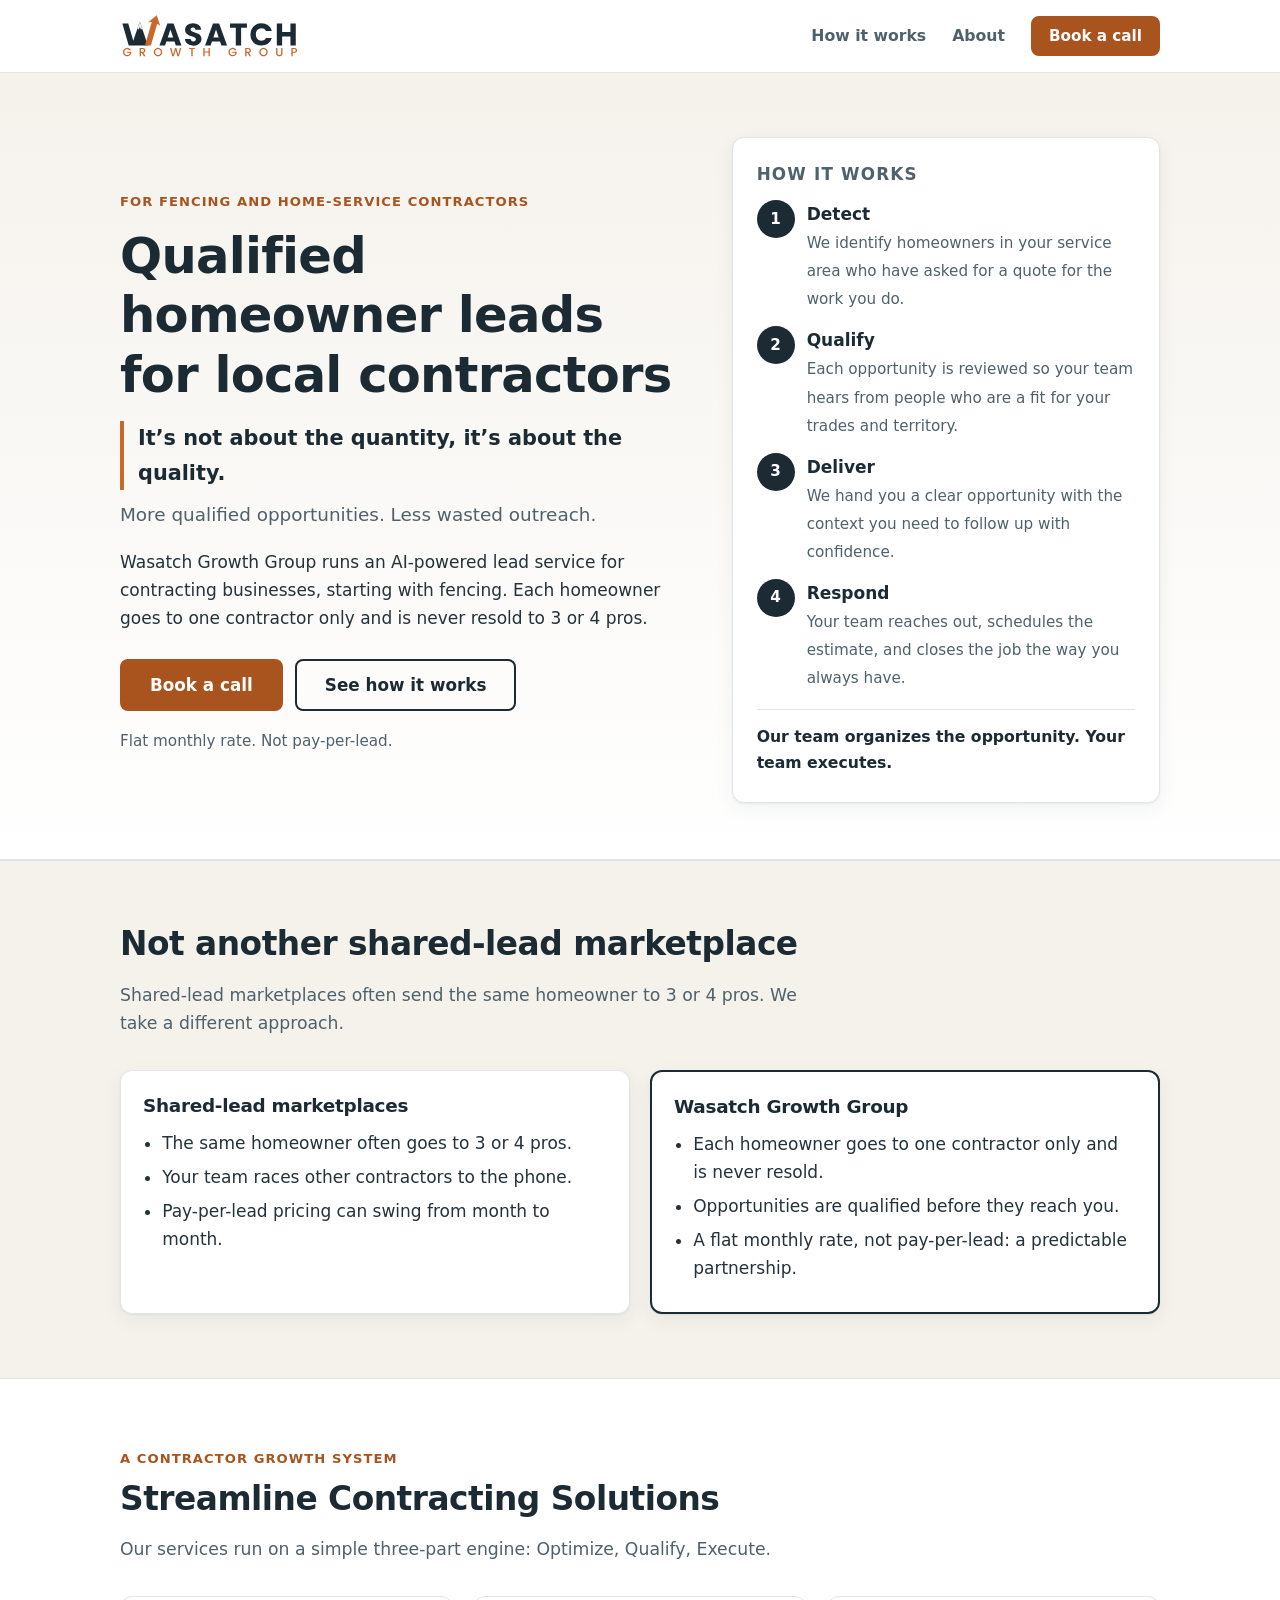
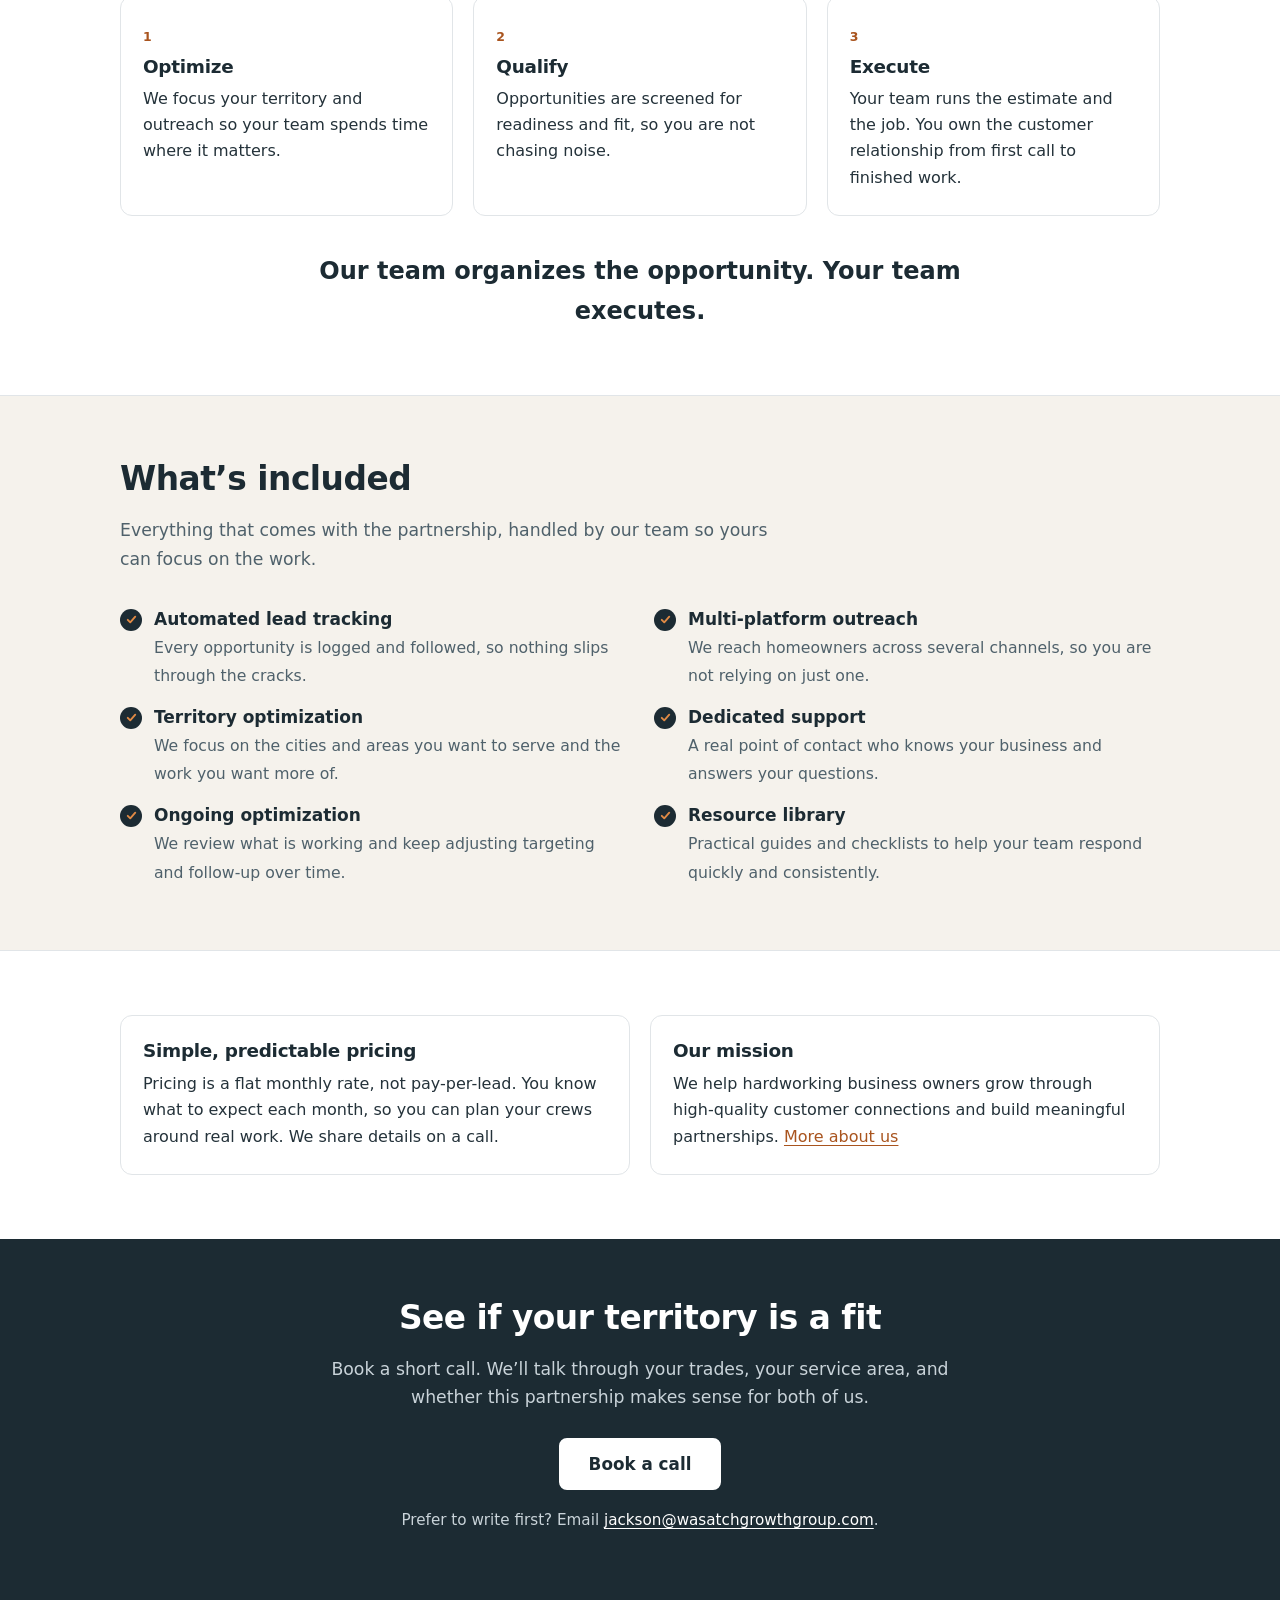
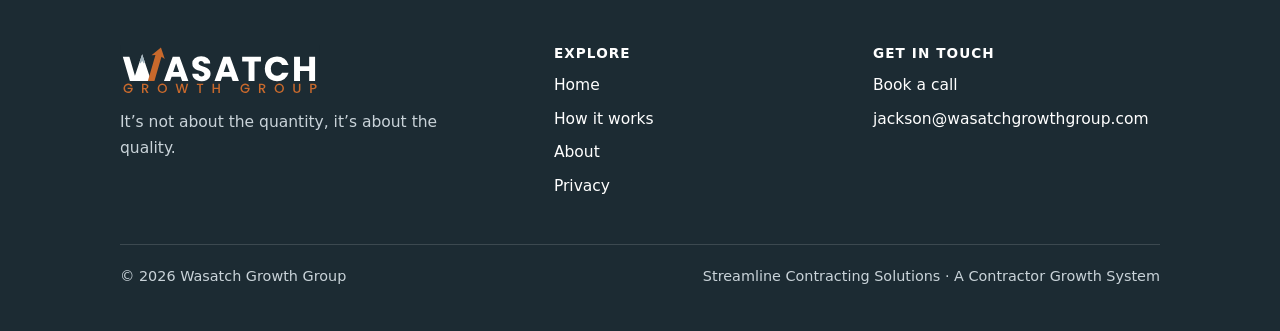
==== index.html @ a2a0f91a "Add Open Graph tags, richer schema, sitemap dates, and a 404 page. - Titles and meta descriptions re" ====
<!doctype html>
<html lang="en">
<head>
<meta charset="utf-8">
<meta name="viewport" content="width=device-width, initial-scale=1">
<title>Wasatch Growth Group | Qualified Leads for Contractors</title>
<meta name="description" content="An AI-powered lead service for fencing and home-service contractors. Each homeowner goes to one contractor only, on a flat monthly rate. Book a call.">
<link rel="canonical" href="https://wasatchgrowthgroup.com/">
<meta property="og:type" content="website">
<meta property="og:site_name" content="Wasatch Growth Group">
<meta property="og:title" content="Wasatch Growth Group | Qualified Leads for Contractors">
<meta property="og:description" content="An AI-powered lead service for fencing and home-service contractors. Each homeowner goes to one contractor only, on a flat monthly rate. Book a call.">
<meta property="og:url" content="https://wasatchgrowthgroup.com/">
<meta property="og:image" content="https://wasatchgrowthgroup.com/assets/og-image.png">
<meta property="og:image:width" content="1200">
<meta property="og:image:height" content="630">
<meta property="og:image:alt" content="Wasatch Growth Group logo with the line: It&#8217;s not about the quantity, it&#8217;s about the quality.">
<meta name="twitter:card" content="summary_large_image">
<script type="application/ld+json">{"@context": "https://schema.org", "@type": "Organization", "@id": "https://wasatchgrowthgroup.com/#organization", "name": "Wasatch Growth Group", "url": "https://wasatchgrowthgroup.com/", "logo": "https://wasatchgrowthgroup.com/assets/icon-512.png", "email": "jackson@wasatchgrowthgroup.com", "slogan": "It’s not about the quantity, it’s about the quality.", "description": "Wasatch Growth Group runs Streamline Contracting Solutions, an AI-powered lead service that helps home-service contractors grow through high-quality customer connections."}</script>
<meta name="theme-color" content="#1c2b33">
<link rel="icon" href="/favicon.ico" sizes="any">
<link rel="icon" href="/favicon.svg" type="image/svg+xml">
<link rel="apple-touch-icon" href="/apple-touch-icon.png">
<link rel="stylesheet" href="/styles.css">
</head>
<body>
<header class="site-header">
  <div class="wrap inner">
    <a class="brand" href="/" aria-current="page"><img src="/assets/logo.svg" alt="Wasatch Growth Group" width="180" height="46"></a>
    <nav class="nav" aria-label="Primary">
      <a href="/how-it-works/">How it works</a>
      <a href="/about/">About</a>
      <a class="btn btn-sm" href="mailto:jackson@wasatchgrowthgroup.com?subject=Book%20a%20call&body=Hello%2C%0A%0AI%27d%20like%20to%20book%20a%20call%20with%20Wasatch%20Growth%20Group.%0A%0ACompany%20name%3A%0ATrade%28s%29%3A%0ACities%20or%20counties%20we%20serve%3A%0ABest%20days%20and%20times%20to%20talk%3A%0APhone%20%28optional%29%3A%0A">Book a call</a>
    </nav>
  </div>
</header>

<main>
  <section class="hero">
    <div class="wrap hero-grid">
      <div>
        <p class="eyebrow">For fencing and home-service contractors</p>
        <h1>Qualified homeowner leads for local contractors</h1>
        <p class="tagline">It&#8217;s not about the quantity, it&#8217;s about the quality.</p>
        <p class="subtitle">More qualified opportunities. Less wasted outreach.</p>
        <p class="hero-intro">Wasatch Growth Group runs an AI-powered lead service for contracting businesses, starting with fencing. Each homeowner goes to one contractor only and is never resold to 3 or 4 pros.</p>
        <div class="hero-actions">
          <a class="btn btn-lg" href="mailto:jackson@wasatchgrowthgroup.com?subject=Book%20a%20call&body=Hello%2C%0A%0AI%27d%20like%20to%20book%20a%20call%20with%20Wasatch%20Growth%20Group.%0A%0ACompany%20name%3A%0ATrade%28s%29%3A%0ACities%20or%20counties%20we%20serve%3A%0ABest%20days%20and%20times%20to%20talk%3A%0APhone%20%28optional%29%3A%0A">Book a call</a>
          <a class="btn btn-outline btn-lg" href="/how-it-works/">See how it works</a>
        </div>
        <p class="hero-note">Flat monthly rate. Not pay-per-lead.</p>
      </div>
      <aside class="hero-card" aria-labelledby="flow-title">
        <h2 id="flow-title">How it works</h2>
        <ol class="flow">
          <li><span class="n" aria-hidden="true">1</span><div><strong>Detect</strong><span>We identify homeowners in your service area who have asked for a quote for the work you do.</span></div></li>
          <li><span class="n" aria-hidden="true">2</span><div><strong>Qualify</strong><span>Each opportunity is reviewed so your team hears from people who are a fit for your trades and territory.</span></div></li>
          <li><span class="n" aria-hidden="true">3</span><div><strong>Deliver</strong><span>We hand you a clear opportunity with the context you need to follow up with confidence.</span></div></li>
          <li><span class="n" aria-hidden="true">4</span><div><strong>Respond</strong><span>Your team reaches out, schedules the estimate, and closes the job the way you always have.</span></div></li>
        </ol>
        <p class="card-foot">Our team organizes the opportunity. Your team executes.</p>
      </aside>
    </div>
  </section>

  <section class="section alt">
    <div class="wrap">
      <div class="section-head">
        <h2>Not another shared-lead marketplace</h2>
        <p>Shared-lead marketplaces often send the same homeowner to 3 or 4 pros. We take a different approach.</p>
      </div>
      <div class="compare">
        <article class="card">
          <h3>Shared-lead marketplaces</h3>
          <ul>
            <li>The same homeowner often goes to 3 or 4 pros.</li>
            <li>Your team races other contractors to the phone.</li>
            <li>Pay-per-lead pricing can swing from month to month.</li>
          </ul>
        </article>
        <article class="card us">
          <h3>Wasatch Growth Group</h3>
          <ul>
            <li>Each homeowner goes to one contractor only and is never resold.</li>
            <li>Opportunities are qualified before they reach you.</li>
            <li>A flat monthly rate, not pay-per-lead: a predictable partnership.</li>
          </ul>
        </article>
      </div>
    </div>
  </section>

  <section class="section">
    <div class="wrap">
      <div class="section-head">
        <p class="eyebrow">A Contractor Growth System</p>
        <h2>Streamline Contracting Solutions</h2>
        <p>Our services run on a simple three-part engine: Optimize, Qualify, Execute.</p>
      </div>
      <div class="grid-3">
        <article class="card">
          <span class="label">1</span>
          <h3>Optimize</h3>
          <p>We focus your territory and outreach so your team spends time where it matters.</p>
        </article>
        <article class="card">
          <span class="label">2</span>
          <h3>Qualify</h3>
          <p>Opportunities are screened for readiness and fit, so you are not chasing noise.</p>
        </article>
        <article class="card">
          <span class="label">3</span>
          <h3>Execute</h3>
          <p>Your team runs the estimate and the job. You own the customer relationship from first call to finished work.</p>
        </article>
      </div>
      <p class="callout-line">Our team organizes the opportunity. Your team executes.</p>
    </div>
  </section>

  <section class="section alt">
    <div class="wrap">
      <div class="section-head">
        <h2>What&#8217;s included</h2>
        <p>Everything that comes with the partnership, handled by our team so yours can focus on the work.</p>
      </div>
      <ul class="list-check">
        <li><strong>Automated lead tracking</strong> <span>Every opportunity is logged and followed, so nothing slips through the cracks.</span></li>
        <li><strong>Multi-platform outreach</strong> <span>We reach homeowners across several channels, so you are not relying on just one.</span></li>
        <li><strong>Territory optimization</strong> <span>We focus on the cities and areas you want to serve and the work you want more of.</span></li>
        <li><strong>Dedicated support</strong> <span>A real point of contact who knows your business and answers your questions.</span></li>
        <li><strong>Ongoing optimization</strong> <span>We review what is working and keep adjusting targeting and follow-up over time.</span></li>
        <li><strong>Resource library</strong> <span>Practical guides and checklists to help your team respond quickly and consistently.</span></li>
      </ul>
    </div>
  </section>

  <section class="section">
    <div class="wrap grid-2">
      <article class="card">
        <h2 class="h3">Simple, predictable pricing</h2>
        <p>Pricing is a flat monthly rate, not pay-per-lead. You know what to expect each month, so you can plan your crews around real work. We share details on a call.</p>
      </article>
      <article class="card">
        <h2 class="h3">Our mission</h2>
        <p>We help hardworking business owners grow through high-quality customer connections and build meaningful partnerships. <a href="/about/">More about us</a></p>
      </article>
    </div>
  </section>

  <section class="cta-band">
    <div class="wrap">
      <h2>See if your territory is a fit</h2>
      <p>Book a short call. We&#8217;ll talk through your trades, your service area, and whether this partnership makes sense for both of us.</p>
      <a class="btn btn-light btn-lg" href="mailto:jackson@wasatchgrowthgroup.com?subject=Book%20a%20call&body=Hello%2C%0A%0AI%27d%20like%20to%20book%20a%20call%20with%20Wasatch%20Growth%20Group.%0A%0ACompany%20name%3A%0ATrade%28s%29%3A%0ACities%20or%20counties%20we%20serve%3A%0ABest%20days%20and%20times%20to%20talk%3A%0APhone%20%28optional%29%3A%0A">Book a call</a>
      <p class="small">Prefer to write first? Email <a href="mailto:jackson@wasatchgrowthgroup.com">jackson@wasatchgrowthgroup.com</a>.</p>
    </div>
  </section>
</main>
<div class="mobile-cta"><a class="btn" href="mailto:jackson@wasatchgrowthgroup.com?subject=Book%20a%20call&body=Hello%2C%0A%0AI%27d%20like%20to%20book%20a%20call%20with%20Wasatch%20Growth%20Group.%0A%0ACompany%20name%3A%0ATrade%28s%29%3A%0ACities%20or%20counties%20we%20serve%3A%0ABest%20days%20and%20times%20to%20talk%3A%0APhone%20%28optional%29%3A%0A">Book a call</a></div>
<footer class="site-footer">
  <div class="wrap">
    <div class="footer-grid">
      <div class="footer-brand">
        <img src="/assets/logo-on-dark.svg" alt="Wasatch Growth Group" width="200" height="51" loading="lazy">
        <p>It&#8217;s not about the quantity, it&#8217;s about the quality.</p>
      </div>
      <nav aria-label="Footer">
        <h2>Explore</h2>
        <ul>
          <li><a href="/">Home</a></li>
          <li><a href="/how-it-works/">How it works</a></li>
          <li><a href="/about/">About</a></li>
          <li><a href="/privacy/">Privacy</a></li>
        </ul>
      </nav>
      <div>
        <h2>Get in touch</h2>
        <ul>
          <li><a href="/book-a-call/">Book a call</a></li>
          <li><a href="mailto:jackson@wasatchgrowthgroup.com">jackson@wasatchgrowthgroup.com</a></li>
        </ul>
      </div>
    </div>
    <div class="footer-bottom">
      <p>&copy; 2026 Wasatch Growth Group</p>
      <p>Streamline Contracting Solutions &middot; A Contractor Growth System</p>
    </div>
  </div>
</footer>
</body>
</html>
---- styles.css ----
/* Wasatch Growth Group — site styles. Colors come from the logo. */
:root {
  --ink: #1c2b33;          /* logo navy: headings, dark sections */
  --ink-2: #2a3d47;
  --text: #24323a;
  --muted: #4f616b;        /* 5.8:1 on --sand, 6.4:1 on white */
  --copper: #c8692c;       /* logo copper: decorative only */
  --copper-dk: #a9541e;    /* buttons and links: 5.3:1 with white */
  --copper-dkr: #8f4517;
  --copper-lt: #e08a45;    /* accents on navy: 5.5:1 */
  --snow: #e9eef1;
  --sand: #f5f2ec;
  --paper: #ffffff;
  --line: #e1e5e8;
  --on-dark: #c9d3d9;
  --radius: 12px;
  --max: 1080px;
  --shadow: 0 1px 2px rgba(28, 43, 51, .06), 0 6px 20px rgba(28, 43, 51, .06);
}
*, *::before, *::after { box-sizing: border-box; }
html { -webkit-text-size-adjust: 100%; }
body {
  margin: 0;
  font-family: system-ui, -apple-system, "Segoe UI", Roboto, Helvetica, Arial, sans-serif;
  font-size: 1.0625rem;
  line-height: 1.65;
  color: var(--text);
  background: var(--paper);
}
img, svg { max-width: 100%; height: auto; display: block; }
a { color: var(--copper-dk); text-underline-offset: .18em; }
a:hover { color: var(--copper-dkr); }
h1, h2, h3 { color: var(--ink); line-height: 1.2; letter-spacing: -.015em; margin: 0 0 .5em; }
h1 { font-size: clamp(2rem, 4.6vw, 3.1rem); font-weight: 800; }
h2 { font-size: clamp(1.5rem, 3vw, 2.05rem); font-weight: 750; }
h3, .h3 { font-size: 1.15rem; font-weight: 700; }
p { margin: 0 0 1em; }
.wrap { width: 100%; max-width: var(--max); margin: 0 auto; padding: 0 20px; }

/* ---------- Buttons ---------- */
.btn {
  display: inline-flex; align-items: center; justify-content: center; gap: .5em;
  min-height: 46px; padding: 11px 22px;
  background: var(--copper-dk); color: #fff !important;
  border: 2px solid var(--copper-dk); border-radius: 8px;
  font-weight: 700; font-size: 1rem; line-height: 1.2; text-decoration: none;
  transition: background-color .15s, border-color .15s;
}
.btn:hover { background: var(--copper-dkr); border-color: var(--copper-dkr); }
.btn-outline { background: transparent; color: var(--ink) !important; border-color: var(--ink); }
.btn-outline:hover { background: var(--ink); color: #fff !important; border-color: var(--ink); }
.btn-light { background: #fff; color: var(--ink) !important; border-color: #fff; }
.btn-light:hover { background: var(--snow); border-color: var(--snow); }
.btn-sm { min-height: 40px; padding: 8px 16px; font-size: .95rem; }
.btn-lg { min-height: 52px; padding: 14px 28px; font-size: 1.05rem; }

/* ---------- Header ---------- */
.site-header { background: var(--paper); border-bottom: 1px solid var(--line); position: sticky; top: 0; z-index: 20; }
.site-header .inner { display: flex; align-items: center; justify-content: space-between; gap: 16px; min-height: 72px; }
.brand { display: inline-flex; align-items: center; flex-shrink: 0; }
.brand img { width: 180px; height: 46px; }
.nav { display: flex; align-items: center; gap: 4px 26px; }
.nav a:not(.btn) { color: var(--muted); text-decoration: none; font-weight: 600; font-size: .98rem; padding: 6px 0; }
.nav a:not(.btn):hover, .nav a[aria-current="page"]:not(.btn) { color: var(--ink); }
.nav a[aria-current="page"]:not(.btn) { box-shadow: inset 0 -2px 0 var(--copper); }

/* Mobile call bar (shown on small screens only) */
.mobile-cta { display: none; }

/* ---------- Hero ---------- */
.hero { background: linear-gradient(180deg, var(--sand) 0%, #fff 100%); padding: 64px 0 56px; border-bottom: 1px solid var(--line); }
.hero-grid { display: grid; grid-template-columns: 1.25fr .95fr; gap: 48px; align-items: center; }
.eyebrow { display: inline-block; font-size: .82rem; font-weight: 700; letter-spacing: .08em; text-transform: uppercase; color: var(--copper-dk); margin: 0 0 14px; }
.hero h1 { margin-bottom: 16px; }
.tagline { font-size: clamp(1.1rem, 2vw, 1.3rem); font-weight: 650; color: var(--ink); margin: 0 0 10px; padding-left: 14px; border-left: 4px solid var(--copper); }
.subtitle { font-size: 1.15rem; color: var(--muted); margin: 0 0 18px; }
.hero-intro { max-width: 56ch; margin-bottom: 26px; }
.hero-actions { display: flex; flex-wrap: wrap; gap: 12px; margin-bottom: 18px; }
.hero-note { font-size: .95rem; color: var(--muted); margin: 0; }
.hero-card { background: var(--paper); border: 1px solid var(--line); border-radius: var(--radius); box-shadow: var(--shadow); padding: 26px 24px; }
.hero-card h2 { font-size: 1.05rem; text-transform: uppercase; letter-spacing: .07em; color: var(--muted); margin-bottom: 16px; }
.flow { list-style: none; margin: 0; padding: 0; display: grid; gap: 14px; }
.flow li { display: grid; grid-template-columns: 38px 1fr; gap: 12px; align-items: start; }
.flow .n { width: 38px; height: 38px; border-radius: 50%; background: var(--ink); color: #fff; font-weight: 800; display: flex; align-items: center; justify-content: center; }
.flow strong { display: block; color: var(--ink); }
.flow span { font-size: .95rem; color: var(--muted); }
.hero-card .card-foot { margin: 18px 0 0; padding-top: 14px; border-top: 1px solid var(--line); font-weight: 650; color: var(--ink); font-size: .98rem; }

/* Inner page hero */
.page-hero { background: var(--sand); padding: 52px 0 40px; border-bottom: 1px solid var(--line); }
.page-hero h1 { font-size: clamp(1.9rem, 4vw, 2.6rem); margin-bottom: 12px; }
.page-hero p { color: var(--muted); max-width: 62ch; font-size: 1.1rem; margin: 0; }
.page-hero .eyebrow { margin-bottom: 10px; color: var(--copper-dk); font-size: .82rem; }
.two-col > div > h2:first-child { margin-top: 0; }

/* ---------- Sections ---------- */
.section { padding: 64px 0; }
.section.alt { background: var(--sand); border-top: 1px solid var(--line); border-bottom: 1px solid var(--line); }
.section-head { max-width: 64ch; margin-bottom: 32px; }
.section-head .eyebrow { color: var(--copper-dk); font-size: .82rem; margin-bottom: 10px; }
.section-head p:not(.eyebrow), .lede { color: var(--muted); font-size: 1.08rem; max-width: 62ch; }
.lede { margin-bottom: 28px; }
.grid-2, .grid-3 { display: grid; gap: 20px; }
.grid-2 { grid-template-columns: repeat(2, 1fr); }
.grid-3 { grid-template-columns: repeat(3, 1fr); }
.card { background: var(--paper); border: 1px solid var(--line); border-radius: var(--radius); padding: 24px 22px; }
.section.alt .card { box-shadow: var(--shadow); }
.card h3 { margin-bottom: 8px; }
.card p { margin: 0; color: var(--text); font-size: 1rem; }
.card .label { display: inline-block; font-size: .78rem; font-weight: 800; letter-spacing: .08em; text-transform: uppercase; color: var(--copper-dk); margin-bottom: 8px; }

/* Compare table */
.compare { display: grid; grid-template-columns: 1fr 1fr; gap: 20px; }
.compare .card ul { margin: 12px 0 0; padding-left: 1.2rem; }
.compare .card li { margin-bottom: 6px; }
.compare .card.us { border: 2px solid var(--ink); }

/* Steps (How it works) */
.steps { display: grid; gap: 16px; list-style: none; margin: 0; padding: 0; }
.step { display: grid; grid-template-columns: 52px 1fr; gap: 18px; align-items: start; background: var(--paper); border: 1px solid var(--line); border-radius: var(--radius); padding: 22px; }
.step .num { width: 52px; height: 52px; border-radius: 50%; background: var(--ink); color: #fff; display: flex; align-items: center; justify-content: center; font-weight: 800; font-size: 1.2rem; }
.step h3 { margin-bottom: 4px; }
.step p { margin: 0; }
.step .who { display: inline-block; font-size: .78rem; font-weight: 800; letter-spacing: .07em; text-transform: uppercase; color: var(--copper-dk); margin-bottom: 4px; }

/* Checklist */
.list-check { list-style: none; padding: 0; margin: 0; display: grid; grid-template-columns: repeat(2, 1fr); gap: 14px 28px; }
.list-check li { position: relative; padding-left: 34px; }
.list-check li::before {
  content: ""; position: absolute; left: 0; top: .2em; width: 22px; height: 22px; border-radius: 50%;
  background: var(--ink) url("data:image/svg+xml,%3Csvg xmlns='http://www.w3.org/2000/svg' viewBox='0 0 24 24'%3E%3Cpath d='M6 12.5l4 4 8-9' fill='none' stroke='%23e08a45' stroke-width='3' stroke-linecap='round' stroke-linejoin='round'/%3E%3C/svg%3E") center/15px no-repeat;
}
.list-check strong { display: block; color: var(--ink); }
.list-check span { color: var(--muted); font-size: .98rem; }
.list-check.simple { grid-template-columns: 1fr; }

.note { background: var(--snow); border-left: 4px solid var(--copper); padding: 16px 20px; border-radius: 0 10px 10px 0; margin: 24px 0 0; color: var(--ink); }
.callout-line { font-size: clamp(1.2rem, 2.4vw, 1.5rem); font-weight: 750; color: var(--ink); text-align: center; margin: 36px auto 0; max-width: 40ch; }

/* FAQ */
.faq { max-width: 760px; }
.faq details { border-bottom: 1px solid var(--line); padding: 4px 0; }
.faq summary { cursor: pointer; list-style: none; font-weight: 700; color: var(--ink); padding: 14px 32px 14px 0; position: relative; font-size: 1.05rem; }
.faq summary::-webkit-details-marker { display: none; }
.faq summary::after { content: "+"; position: absolute; right: 4px; top: 10px; font-size: 1.5rem; color: var(--copper-dk); font-weight: 600; }
.faq details[open] summary::after { content: "\2212"; }
.faq details p { margin: 0 0 16px; color: var(--text); }

/* CTA band */
.cta-band { background: var(--ink); color: var(--on-dark); padding: 60px 0; text-align: center; }
.cta-band h2 { color: #fff; }
.cta-band p { max-width: 58ch; margin: 0 auto 26px; font-size: 1.08rem; }
.cta-band .small { font-size: .95rem; margin: 18px auto 0; }
.cta-band .small a { color: #fff; }

/* Prose pages */
.prose { padding: 48px 20px 64px; }
.prose p, .prose ul, .prose ol { max-width: 68ch; }
.prose h2 { font-size: 1.4rem; margin: 36px 0 10px; }
.prose ul, .prose ol { padding-left: 1.25rem; }
.prose li { margin-bottom: 8px; }
.two-col { display: grid; grid-template-columns: 1.4fr 1fr; gap: 40px; align-items: start; }
.mailto-box { background: var(--paper); border: 1px solid var(--line); border-radius: var(--radius); box-shadow: var(--shadow); padding: 26px 24px; }
.mailto-box h2 { font-size: 1.2rem; margin: 0 0 8px; }
.mailto-box p { color: var(--muted); }
.mailto-box .email { font-weight: 700; color: var(--ink); word-break: break-all; }
.steps-mini { counter-reset: s; list-style: none; padding: 0; margin: 0; }
.steps-mini li { counter-increment: s; position: relative; padding-left: 40px; margin-bottom: 14px; }
.steps-mini li::before { content: counter(s); position: absolute; left: 0; top: 0; width: 28px; height: 28px; border-radius: 50%; background: var(--snow); color: var(--ink); font-weight: 800; display: flex; align-items: center; justify-content: center; font-size: .9rem; }

/* ---------- Footer ---------- */
.site-footer { background: var(--ink); color: var(--on-dark); padding: 52px 0 28px; font-size: .97rem; }
.site-footer a { color: #fff; text-decoration: none; }
.site-footer a:hover { color: var(--copper-lt); text-decoration: underline; }
.footer-grid { display: grid; grid-template-columns: 1.4fr 1fr 1fr; gap: 32px; }
.footer-brand img { width: 200px; height: 51px; margin-bottom: 14px; }
.footer-brand p { margin: 0; max-width: 34ch; }
.site-footer h2 { color: #fff; font-size: .85rem; text-transform: uppercase; letter-spacing: .08em; margin: 0 0 12px; }
.site-footer ul { list-style: none; margin: 0; padding: 0; }
.site-footer li { margin-bottom: 8px; }
.footer-bottom { border-top: 1px solid rgba(255,255,255,.14); margin-top: 36px; padding-top: 20px; display: flex; flex-wrap: wrap; justify-content: space-between; gap: 8px 20px; font-size: .9rem; }

/* ---------- Responsive ---------- */
@media (max-width: 900px) {
  .hero-grid, .two-col { grid-template-columns: 1fr; gap: 32px; }
  .grid-3 { grid-template-columns: 1fr; }
  .footer-grid { grid-template-columns: 1fr 1fr; }
  .footer-brand { grid-column: 1 / -1; }
}
@media (max-width: 720px) {
  body { font-size: 1rem; }
  .site-footer { padding-bottom: calc(28px + 76px + env(safe-area-inset-bottom)); }
  .site-header { position: static; }
  .site-header .inner { flex-wrap: wrap; min-height: 0; padding: 12px 20px 10px; gap: 8px 12px; }
  .brand img { width: 156px; height: 40px; }
  .nav { width: 100%; gap: 4px 22px; }
  .nav .btn { display: none; }
  .nav a:not(.btn) { font-size: .95rem; }
  .mobile-cta {
    display: flex; gap: 10px; position: fixed; left: 0; right: 0; bottom: 0; z-index: 30;
    padding: 10px 16px calc(10px + env(safe-area-inset-bottom)); background: rgba(255,255,255,.97);
    border-top: 1px solid var(--line); box-shadow: 0 -4px 16px rgba(28,43,51,.08);
  }
  .mobile-cta .btn { flex: 1; }
  .hero { padding: 36px 0 40px; }
  .section { padding: 48px 0; }
  .grid-2, .compare, .list-check { grid-template-columns: 1fr; }
  .step { grid-template-columns: 42px 1fr; gap: 14px; padding: 18px; }
  .step .num { width: 42px; height: 42px; font-size: 1.05rem; }
  .hero-actions .btn { flex: 1 1 100%; }
  .footer-grid { grid-template-columns: 1fr; }
}
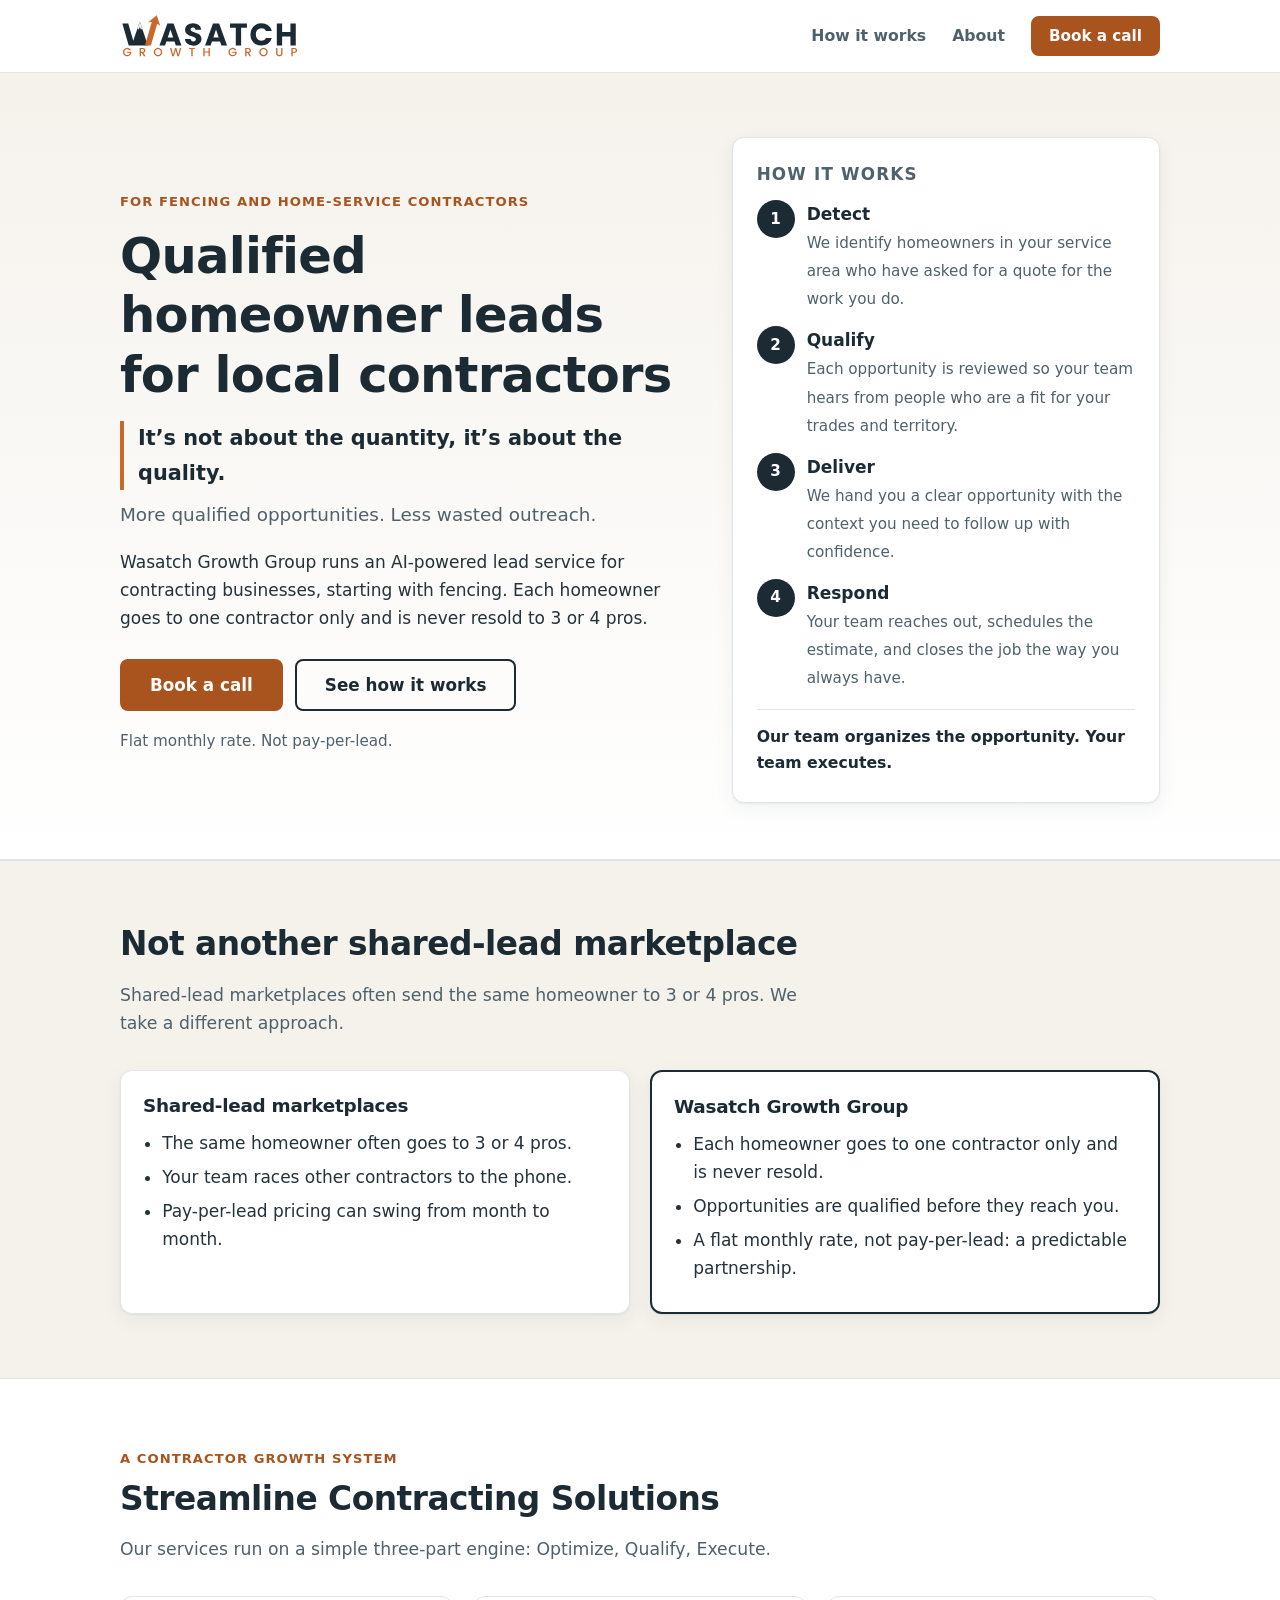
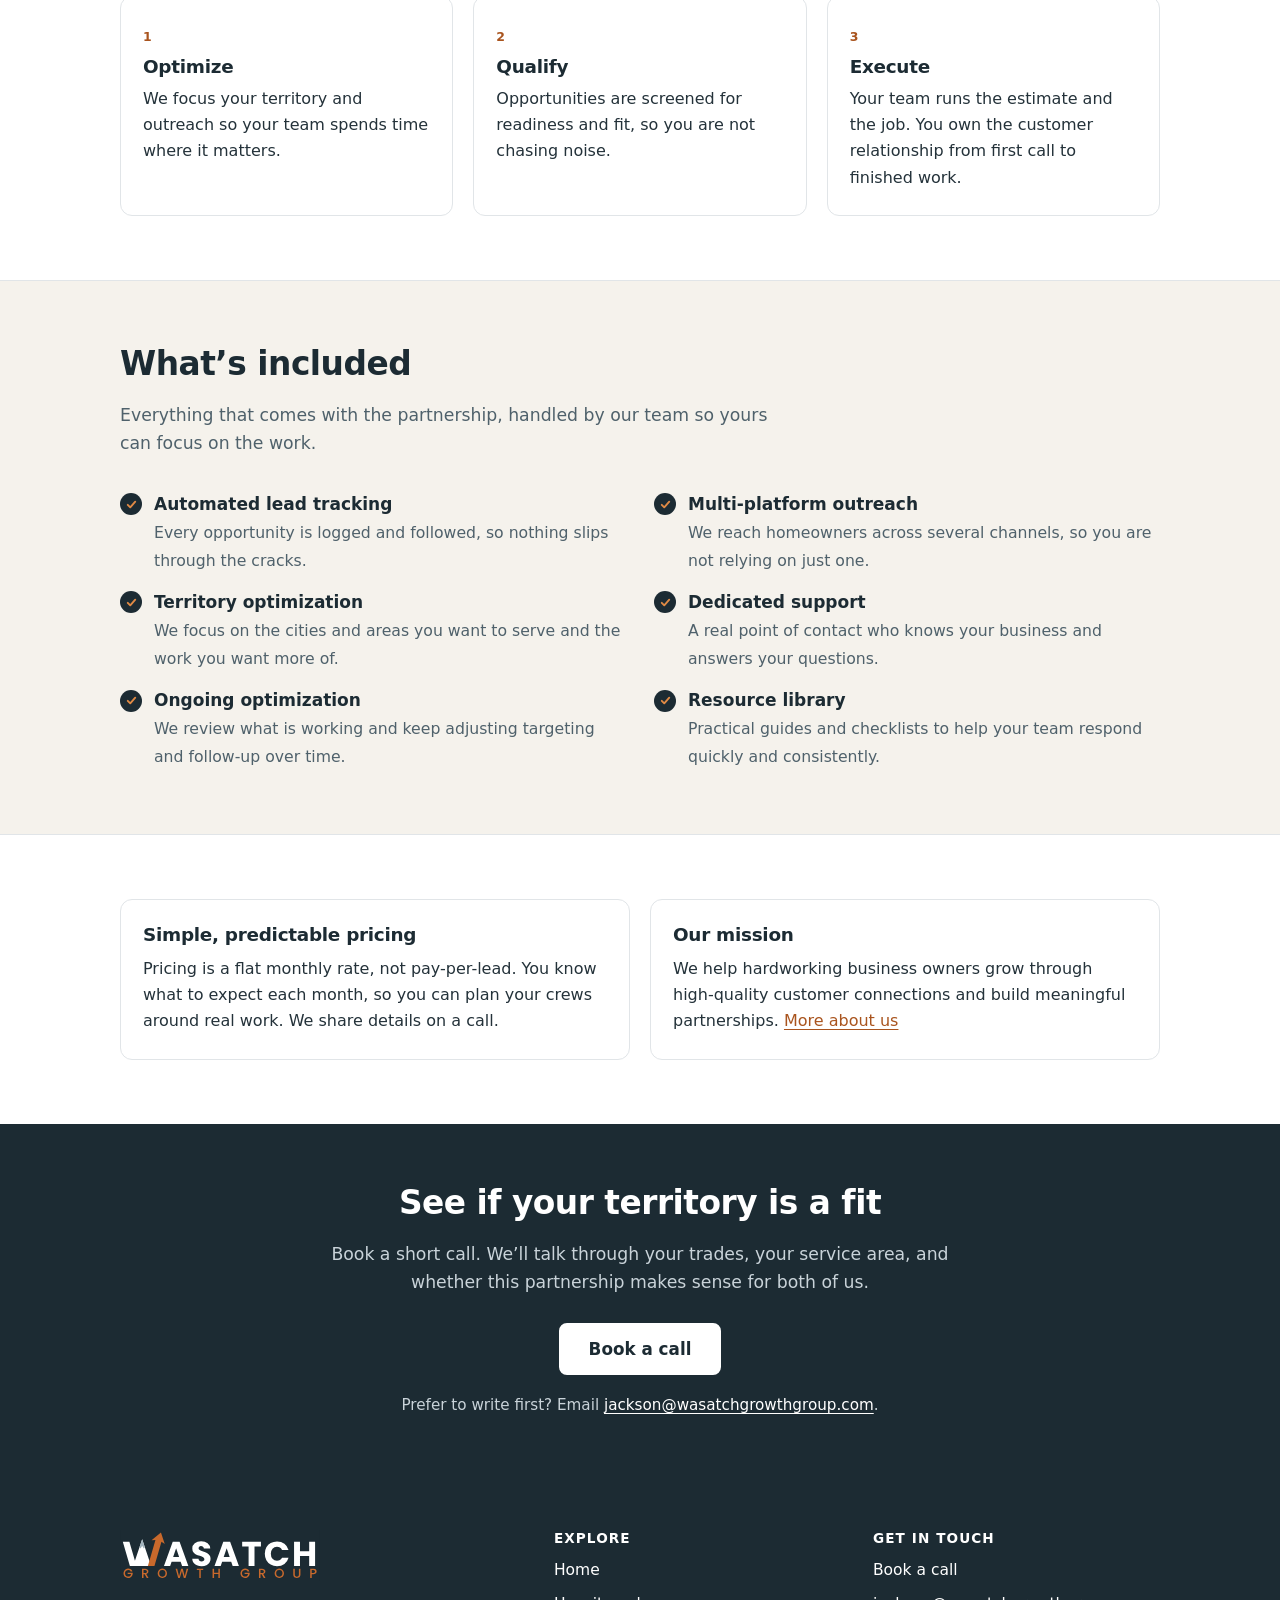
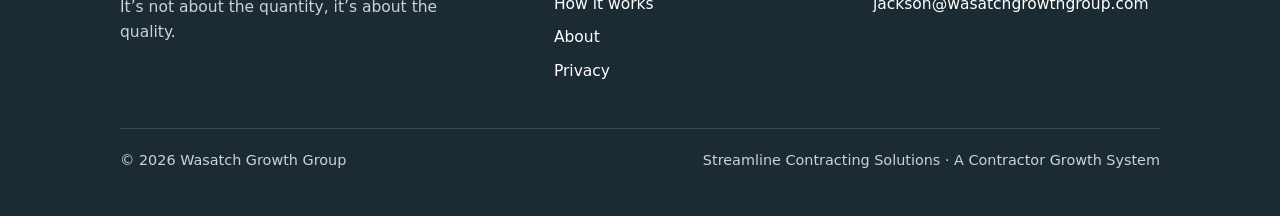
==== commit 66d463f6: "Remove a repeated line on the home page. "Our team organizes the opportunity. Your team executes." a" ====
--- a/index.html
+++ b/index.html
@@ -24,6 +24,7 @@
 <link rel="stylesheet" href="/styles.css">
 </head>
 <body>
+<a class="skip-link" href="#main">Skip to main content</a>
 <header class="site-header">
   <div class="wrap inner">
     <a class="brand" href="/" aria-current="page"><img src="/assets/logo.svg" alt="Wasatch Growth Group" width="180" height="46"></a>
@@ -35,7 +36,7 @@
   </div>
 </header>
 
-<main>
+<main id="main">
   <section class="hero">
     <div class="wrap hero-grid">
       <div>
@@ -114,7 +115,6 @@
           <p>Your team runs the estimate and the job. You own the customer relationship from first call to finished work.</p>
         </article>
       </div>
-      <p class="callout-line">Our team organizes the opportunity. Your team executes.</p>
     </div>
   </section>
 
@@ -157,7 +157,7 @@
     </div>
   </section>
 </main>
-<div class="mobile-cta"><a class="btn" href="mailto:jackson@wasatchgrowthgroup.com?subject=Book%20a%20call&body=Hello%2C%0A%0AI%27d%20like%20to%20book%20a%20call%20with%20Wasatch%20Growth%20Group.%0A%0ACompany%20name%3A%0ATrade%28s%29%3A%0ACities%20or%20counties%20we%20serve%3A%0ABest%20days%20and%20times%20to%20talk%3A%0APhone%20%28optional%29%3A%0A">Book a call</a></div>
+<aside class="mobile-cta" aria-label="Quick contact"><a class="btn" href="mailto:jackson@wasatchgrowthgroup.com?subject=Book%20a%20call&body=Hello%2C%0A%0AI%27d%20like%20to%20book%20a%20call%20with%20Wasatch%20Growth%20Group.%0A%0ACompany%20name%3A%0ATrade%28s%29%3A%0ACities%20or%20counties%20we%20serve%3A%0ABest%20days%20and%20times%20to%20talk%3A%0APhone%20%28optional%29%3A%0A">Book a call</a></aside>
 <footer class="site-footer">
   <div class="wrap">
     <div class="footer-grid">
--- a/styles.css
+++ b/styles.css
@@ -210,3 +210,18 @@
   .hero-actions .btn { flex: 1 1 100%; }
   .footer-grid { grid-template-columns: 1fr; }
 }
+
+/* ---------- Accessibility ---------- */
+.skip-link {
+  position: absolute; left: 12px; top: -60px; z-index: 100;
+  background: var(--ink); color: #fff; padding: 10px 16px; border-radius: 8px; font-weight: 700; text-decoration: none;
+}
+.skip-link:focus { top: 12px; color: #fff; }
+:focus-visible { outline: 3px solid var(--copper-dk); outline-offset: 3px; border-radius: 4px; }
+.btn:focus-visible { outline-offset: 3px; }
+.cta-band :focus-visible, .site-footer :focus-visible { outline-color: #fff; }
+.faq summary:focus-visible { outline-offset: 2px; }
+main:focus { outline: none; }
+@media (prefers-reduced-motion: reduce) {
+  *, *::before, *::after { transition: none !important; scroll-behavior: auto !important; }
+}
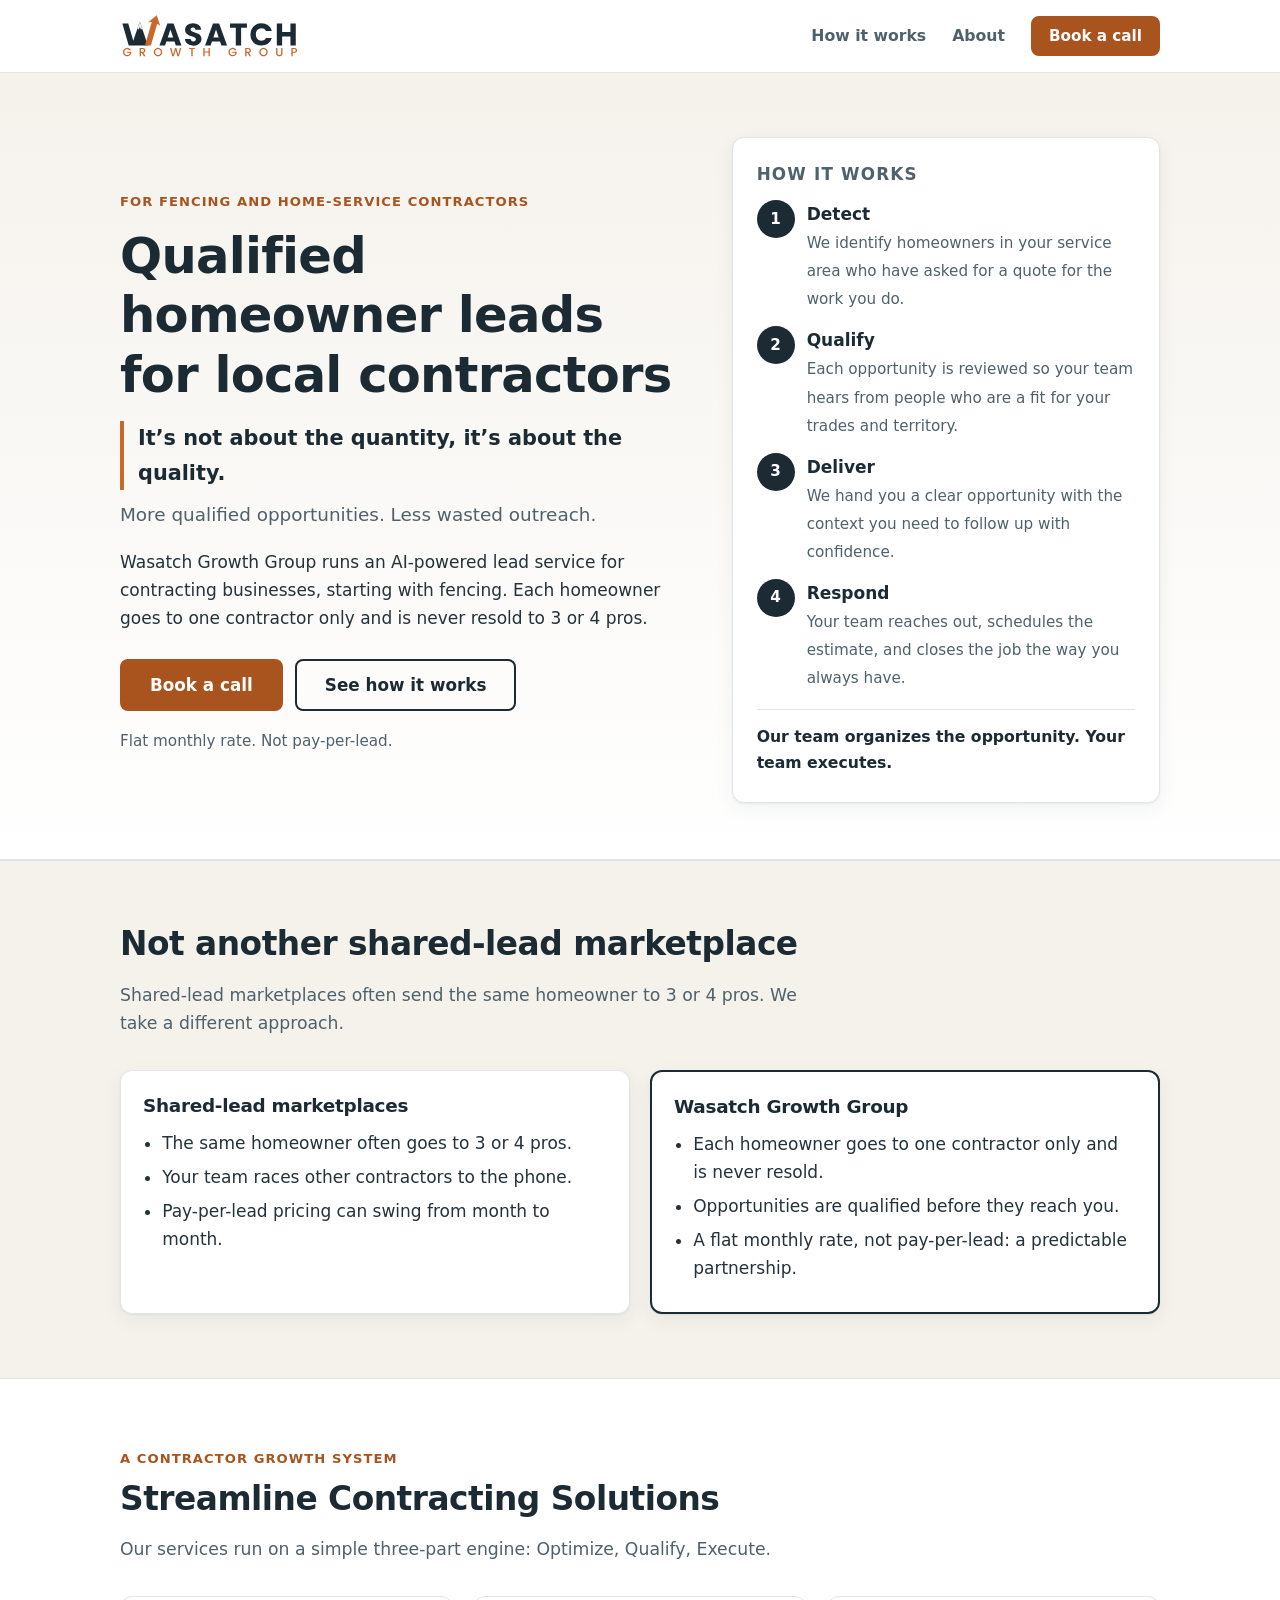
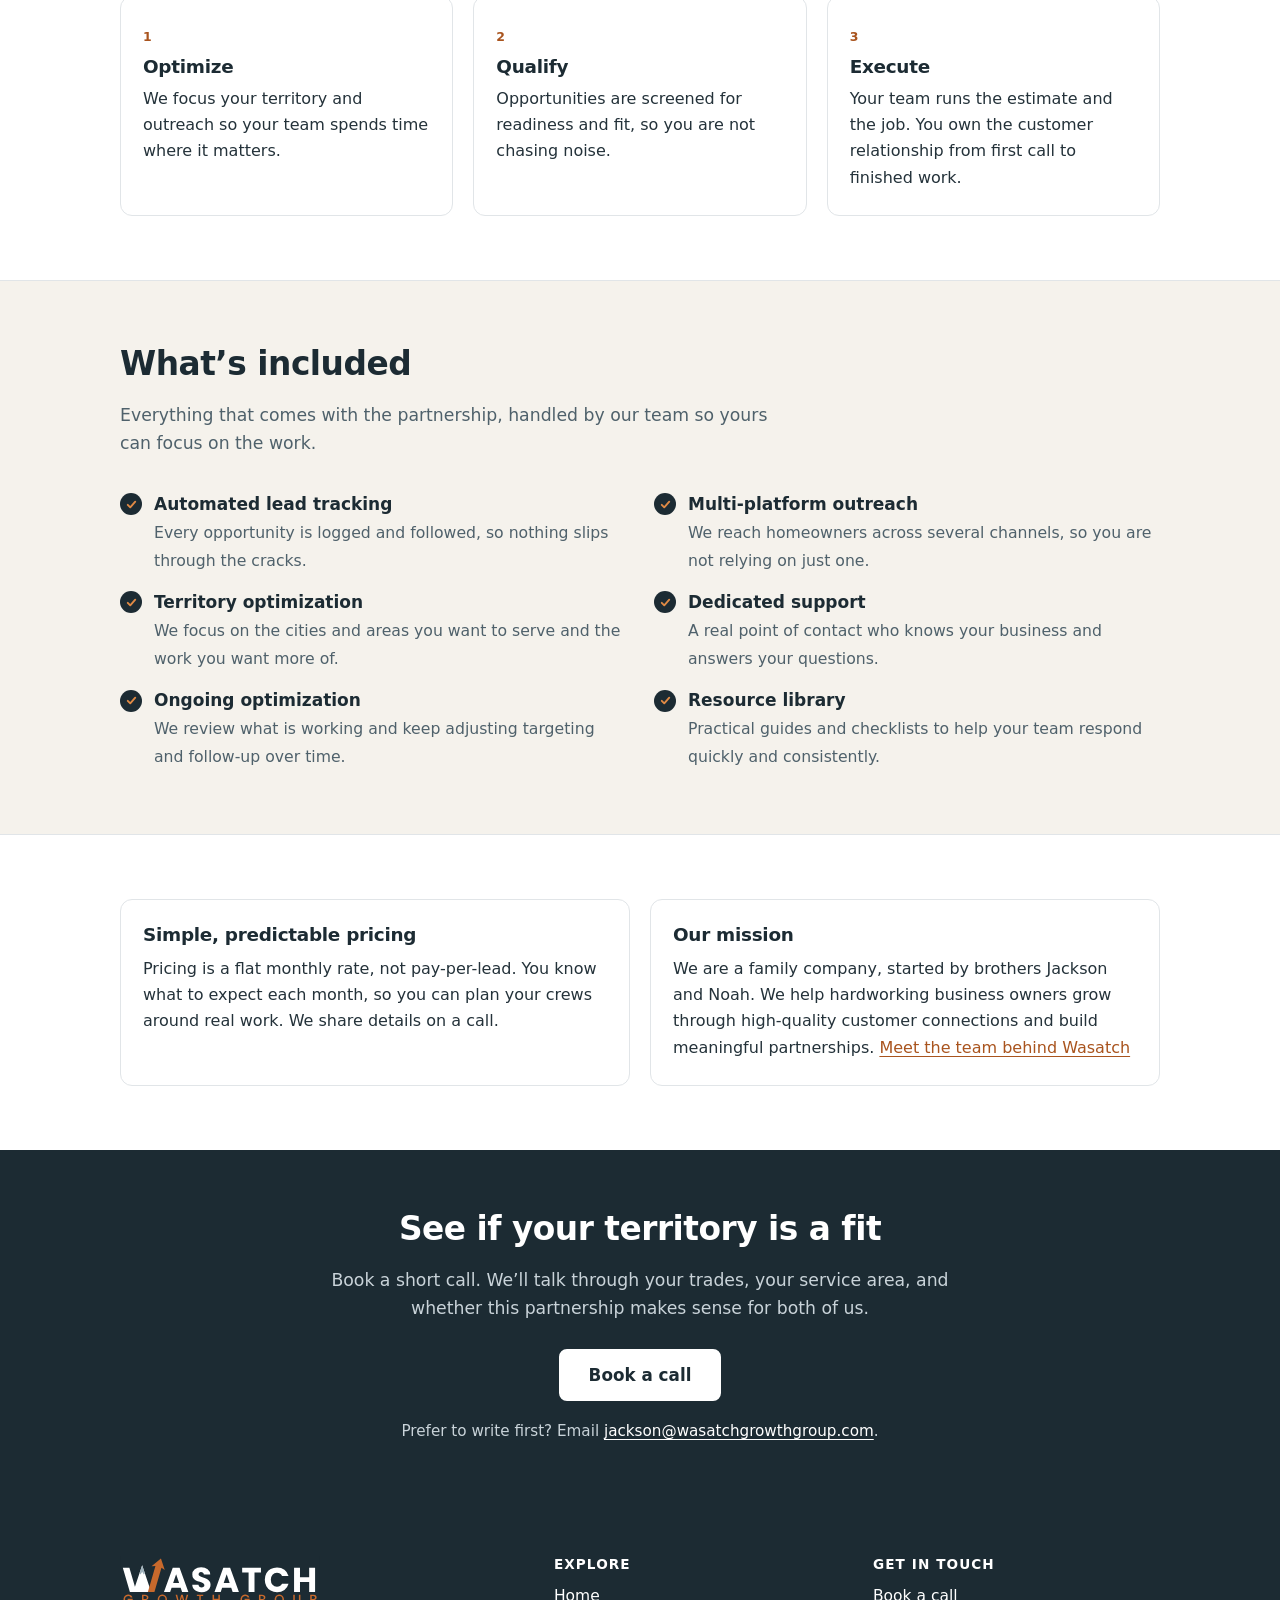
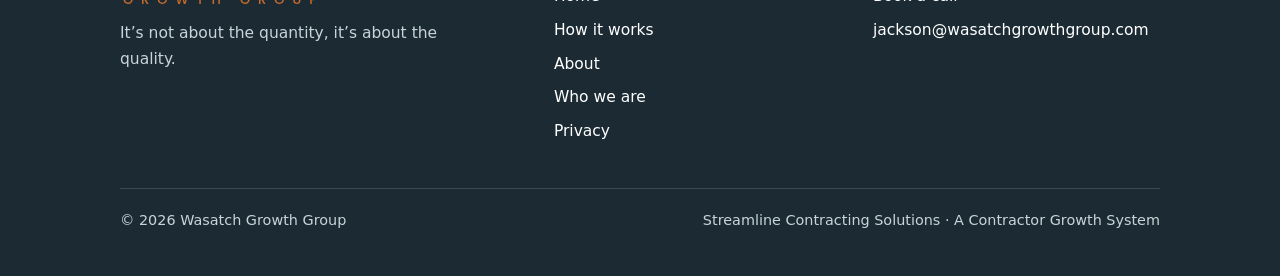
==== commit dd74a669: "Add "Who we are" and "Behind the name" to the About page. - Who we are: Wasatch Growth Group is a fa" ====
--- a/index.html
+++ b/index.html
@@ -143,7 +143,7 @@
       </article>
       <article class="card">
         <h2 class="h3">Our mission</h2>
-        <p>We help hardworking business owners grow through high-quality customer connections and build meaningful partnerships. <a href="/about/">More about us</a></p>
+        <p>We are a family company, started by brothers Jackson and Noah. We help hardworking business owners grow through high-quality customer connections and build meaningful partnerships. <a href="/about/#who-we-are">Meet the team behind Wasatch</a></p>
       </article>
     </div>
   </section>
@@ -171,6 +171,7 @@
           <li><a href="/">Home</a></li>
           <li><a href="/how-it-works/">How it works</a></li>
           <li><a href="/about/">About</a></li>
+          <li><a href="/about/#who-we-are">Who we are</a></li>
           <li><a href="/privacy/">Privacy</a></li>
         </ul>
       </nav>
--- a/styles.css
+++ b/styles.css
@@ -225,3 +225,21 @@
 @media (prefers-reduced-motion: reduce) {
   *, *::before, *::after { transition: none !important; scroll-behavior: auto !important; }
 }
+
+/* ---------- About: people and name story ---------- */
+.person { display: grid; grid-template-columns: 64px 1fr; gap: 18px; align-items: start; }
+.monogram { width: 64px; height: 64px; border-radius: 50%; background: var(--ink); color: #fff; font-size: 1.6rem; font-weight: 800; display: flex; align-items: center; justify-content: center; box-shadow: inset 0 -4px 0 var(--copper); }
+.person h3 { margin-bottom: 2px; font-size: 1.25rem; }
+.person .role { color: var(--copper-dk); font-weight: 700; font-size: .92rem; margin-bottom: 10px; }
+.person p:last-child { margin: 0; }
+.name-story { display: grid; grid-template-columns: 140px 1fr; gap: 36px; align-items: center; }
+.name-story img { width: 120px; height: auto; }
+.name-story p { max-width: 64ch; }
+.name-story p:last-child { margin-bottom: 0; }
+@media (max-width: 720px) {
+  .name-story { grid-template-columns: 1fr; gap: 16px; }
+  .name-story img { width: 84px; }
+  .person { grid-template-columns: 52px 1fr; gap: 14px; }
+  .monogram { width: 52px; height: 52px; font-size: 1.3rem; }
+}
+#who-we-are { padding-bottom: 16px; }
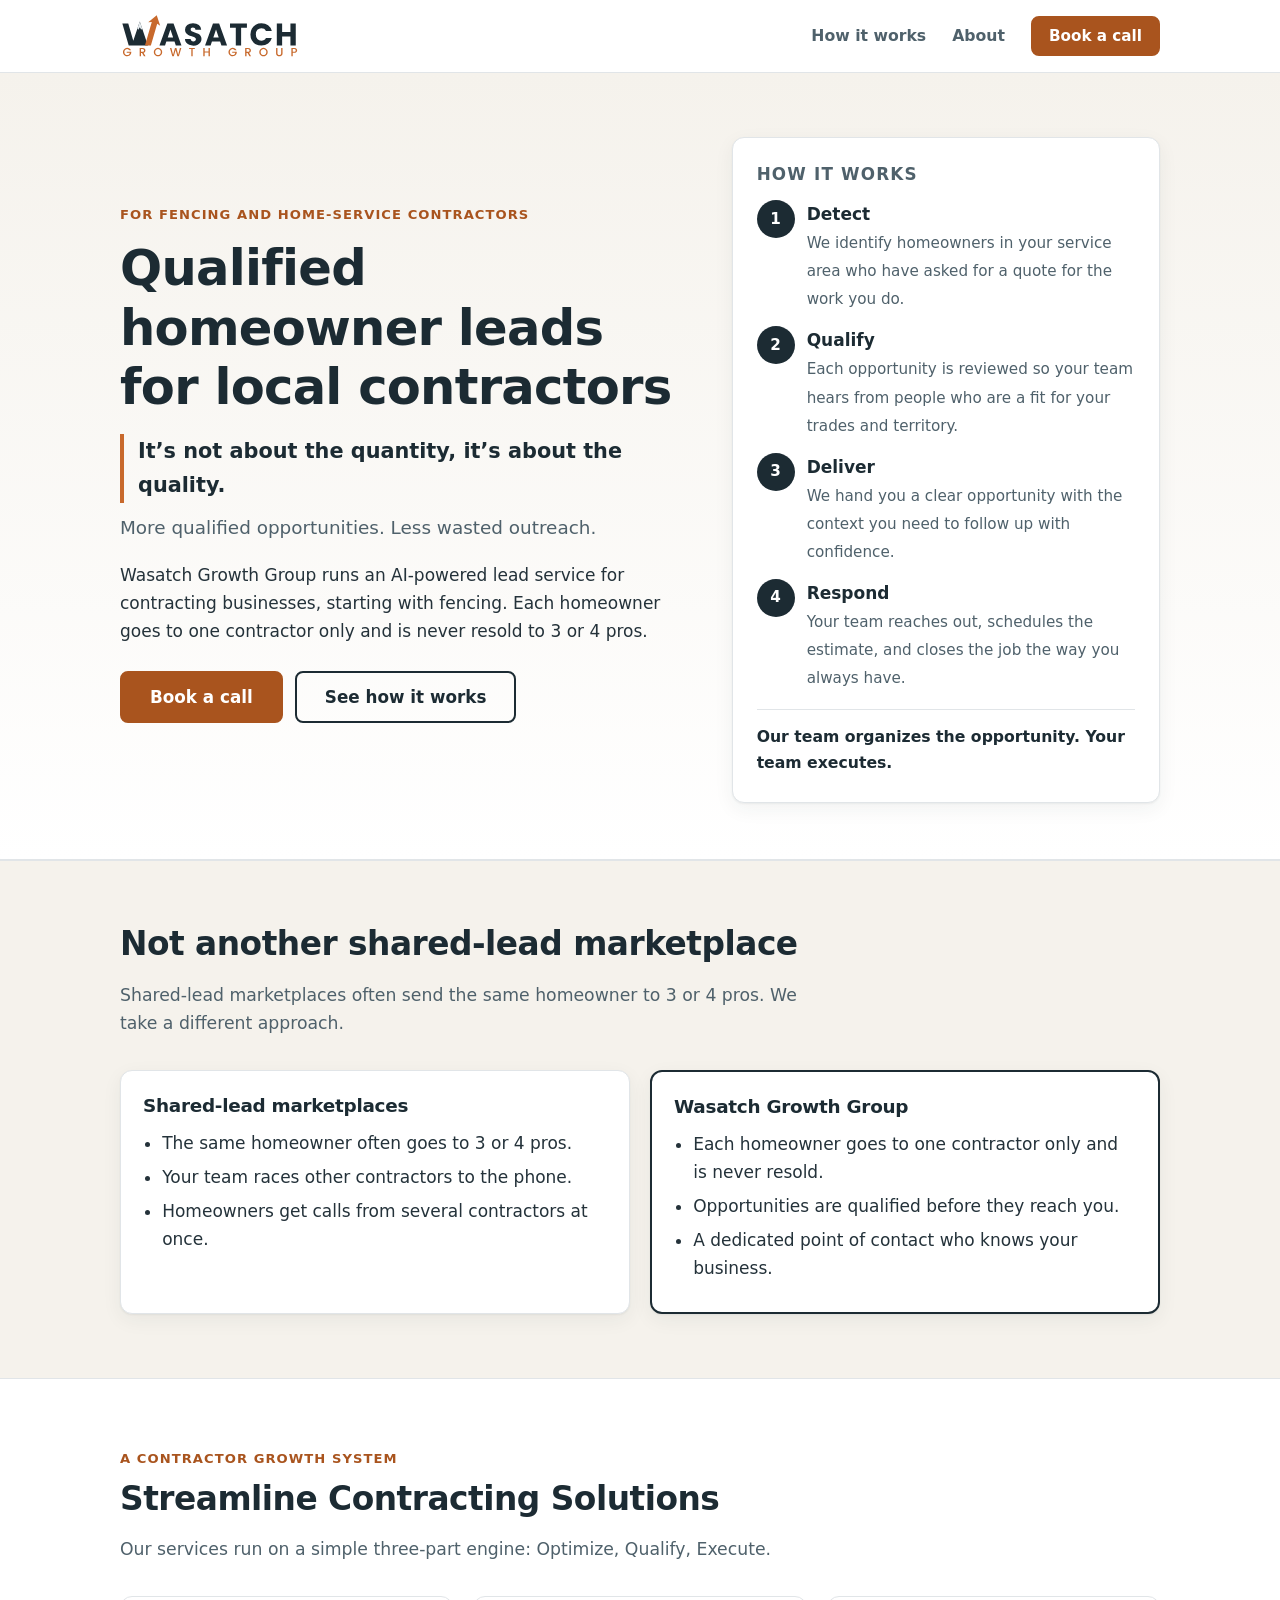
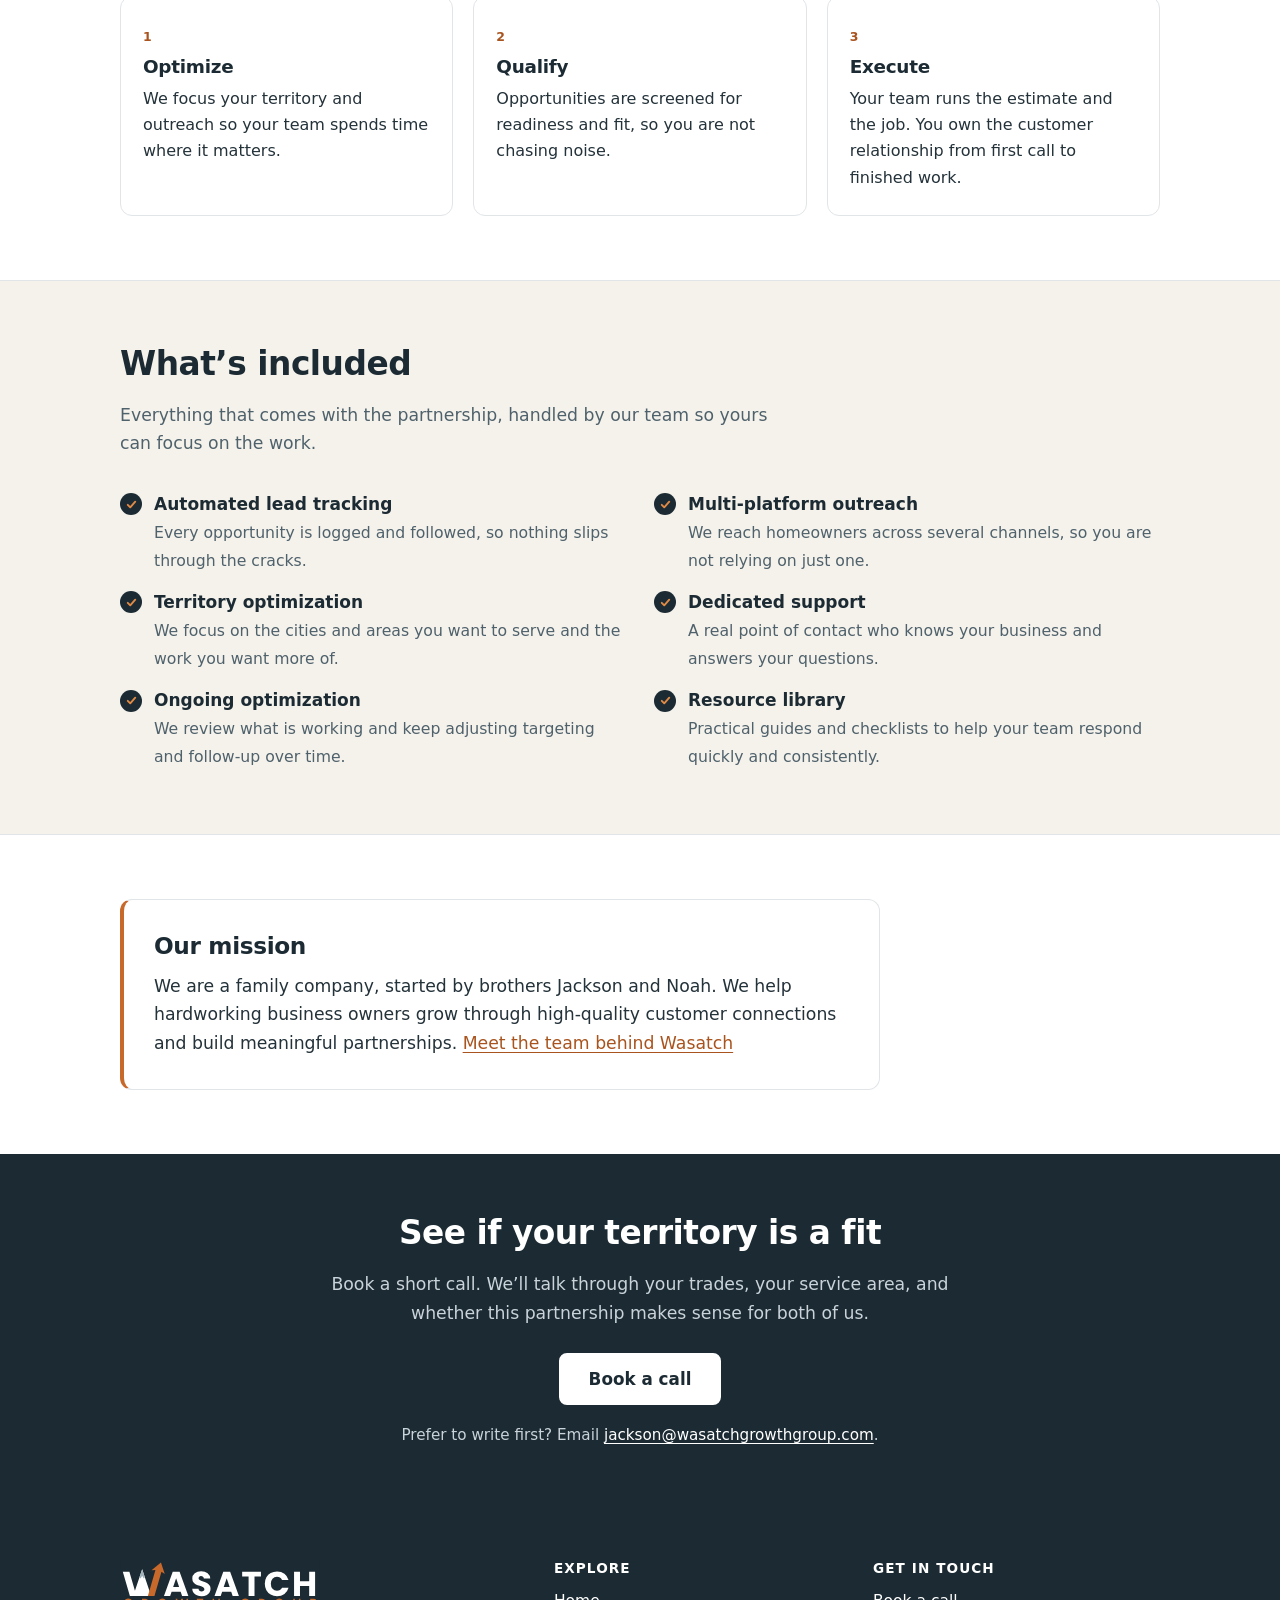
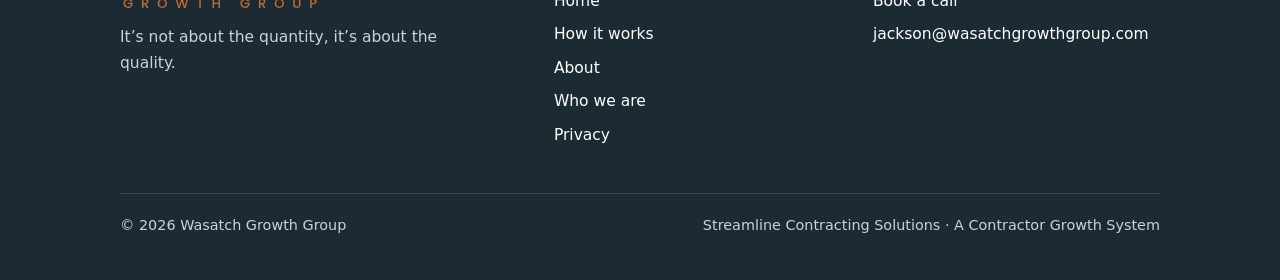
==== commit f17bb7b9: "Remove pricing from the site. - Drop the "How does pricing work?" FAQ (and its FAQPage schema entry)" ====
--- a/index.html
+++ b/index.html
@@ -4,12 +4,12 @@
 <meta charset="utf-8">
 <meta name="viewport" content="width=device-width, initial-scale=1">
 <title>Wasatch Growth Group | Qualified Leads for Contractors</title>
-<meta name="description" content="An AI-powered lead service for fencing and home-service contractors. Each homeowner goes to one contractor only, on a flat monthly rate. Book a call.">
+<meta name="description" content="An AI-powered lead service for fencing and home-service contractors. Each homeowner goes to one contractor only and is never resold. Book a call.">
 <link rel="canonical" href="https://wasatchgrowthgroup.com/">
 <meta property="og:type" content="website">
 <meta property="og:site_name" content="Wasatch Growth Group">
 <meta property="og:title" content="Wasatch Growth Group | Qualified Leads for Contractors">
-<meta property="og:description" content="An AI-powered lead service for fencing and home-service contractors. Each homeowner goes to one contractor only, on a flat monthly rate. Book a call.">
+<meta property="og:description" content="An AI-powered lead service for fencing and home-service contractors. Each homeowner goes to one contractor only and is never resold. Book a call.">
 <meta property="og:url" content="https://wasatchgrowthgroup.com/">
 <meta property="og:image" content="https://wasatchgrowthgroup.com/assets/og-image.png">
 <meta property="og:image:width" content="1200">
@@ -49,7 +49,6 @@
           <a class="btn btn-lg" href="mailto:jackson@wasatchgrowthgroup.com?subject=Book%20a%20call&body=Hello%2C%0A%0AI%27d%20like%20to%20book%20a%20call%20with%20Wasatch%20Growth%20Group.%0A%0ACompany%20name%3A%0ATrade%28s%29%3A%0ACities%20or%20counties%20we%20serve%3A%0ABest%20days%20and%20times%20to%20talk%3A%0APhone%20%28optional%29%3A%0A">Book a call</a>
           <a class="btn btn-outline btn-lg" href="/how-it-works/">See how it works</a>
         </div>
-        <p class="hero-note">Flat monthly rate. Not pay-per-lead.</p>
       </div>
       <aside class="hero-card" aria-labelledby="flow-title">
         <h2 id="flow-title">How it works</h2>
@@ -76,7 +75,7 @@
           <ul>
             <li>The same homeowner often goes to 3 or 4 pros.</li>
             <li>Your team races other contractors to the phone.</li>
-            <li>Pay-per-lead pricing can swing from month to month.</li>
+            <li>Homeowners get calls from several contractors at once.</li>
           </ul>
         </article>
         <article class="card us">
@@ -84,7 +83,7 @@
           <ul>
             <li>Each homeowner goes to one contractor only and is never resold.</li>
             <li>Opportunities are qualified before they reach you.</li>
-            <li>A flat monthly rate, not pay-per-lead: a predictable partnership.</li>
+            <li>A dedicated point of contact who knows your business.</li>
           </ul>
         </article>
       </div>
@@ -136,13 +135,9 @@
   </section>
 
   <section class="section">
-    <div class="wrap grid-2">
-      <article class="card">
-        <h2 class="h3">Simple, predictable pricing</h2>
-        <p>Pricing is a flat monthly rate, not pay-per-lead. You know what to expect each month, so you can plan your crews around real work. We share details on a call.</p>
-      </article>
-      <article class="card">
-        <h2 class="h3">Our mission</h2>
+    <div class="wrap">
+      <article class="card mission">
+        <h2>Our mission</h2>
         <p>We are a family company, started by brothers Jackson and Noah. We help hardworking business owners grow through high-quality customer connections and build meaningful partnerships. <a href="/about/#who-we-are">Meet the team behind Wasatch</a></p>
       </article>
     </div>
--- a/styles.css
+++ b/styles.css
@@ -243,3 +243,6 @@
   .monogram { width: 52px; height: 52px; font-size: 1.3rem; }
 }
 #who-we-are { padding-bottom: 16px; }
+.mission { max-width: 760px; padding: 32px 30px; border-left: 4px solid var(--copper); }
+.mission h2 { font-size: 1.45rem; }
+.mission p { font-size: 1.08rem; }
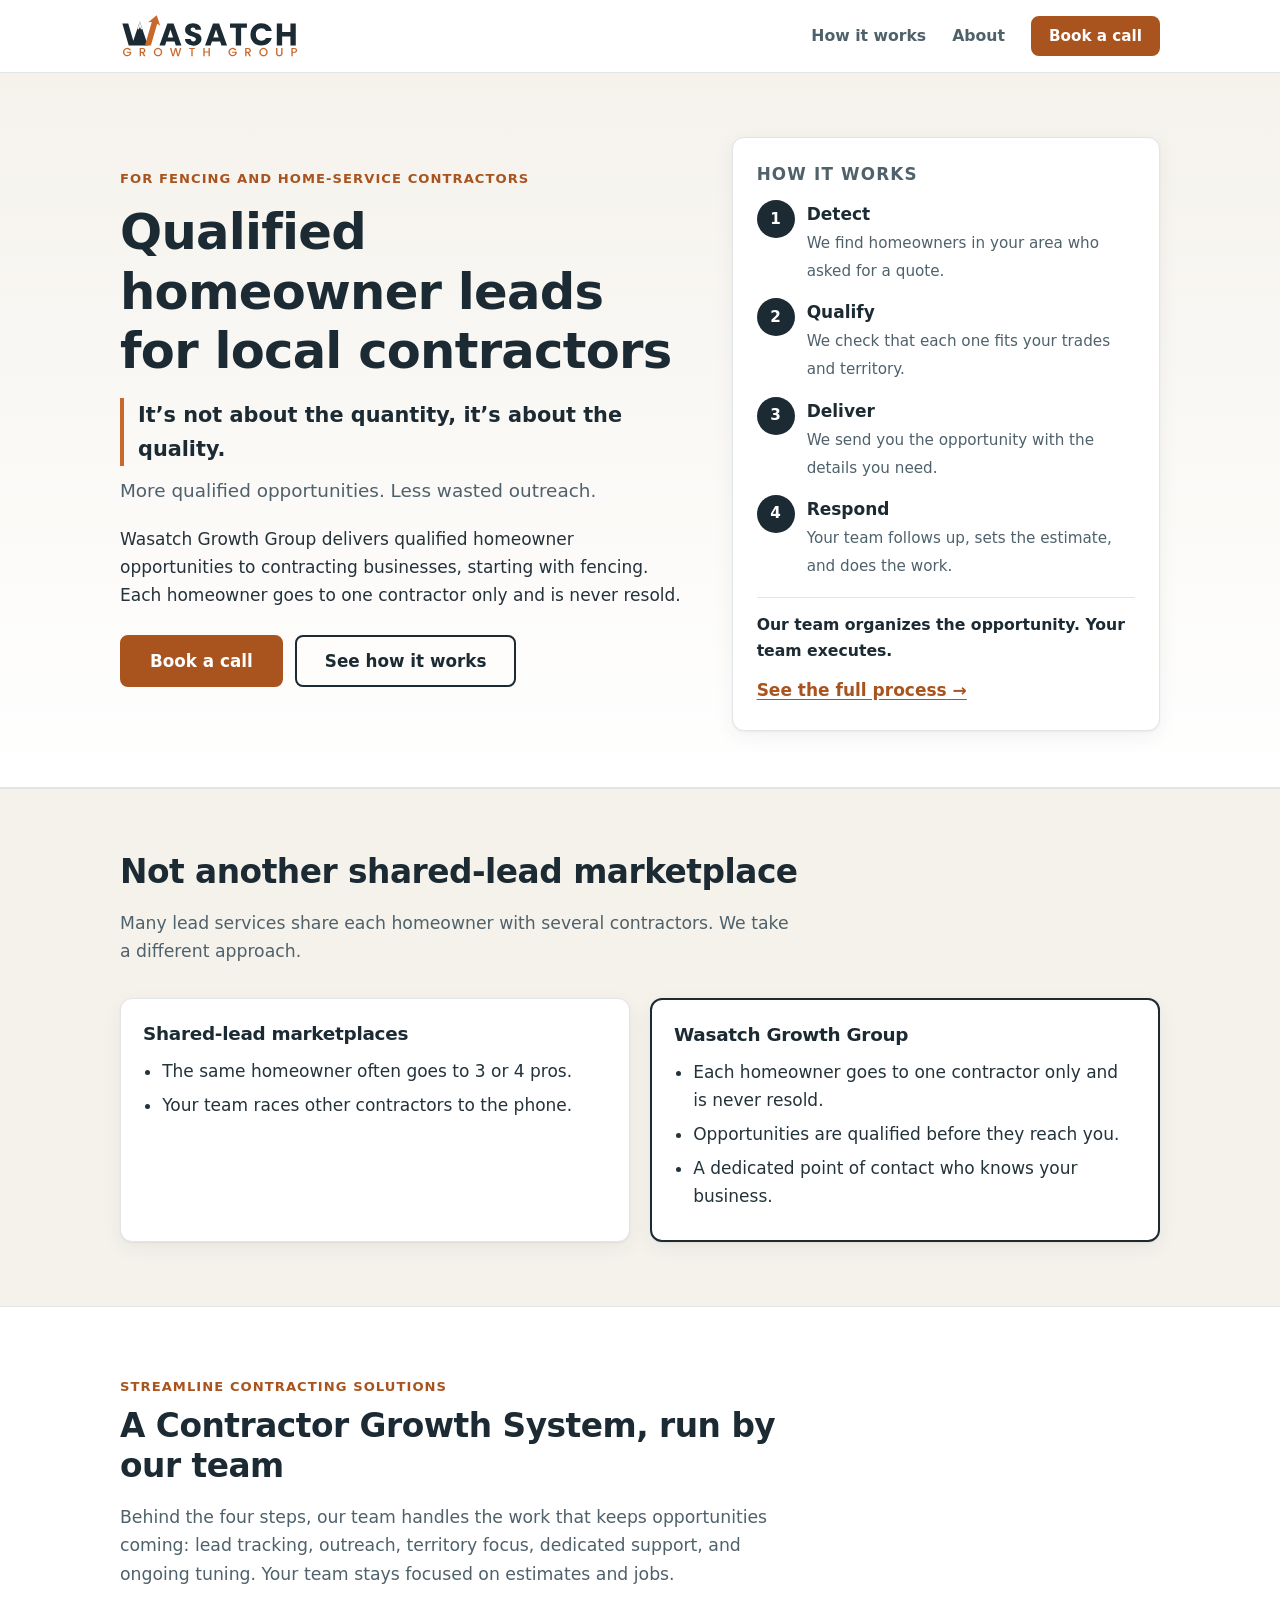
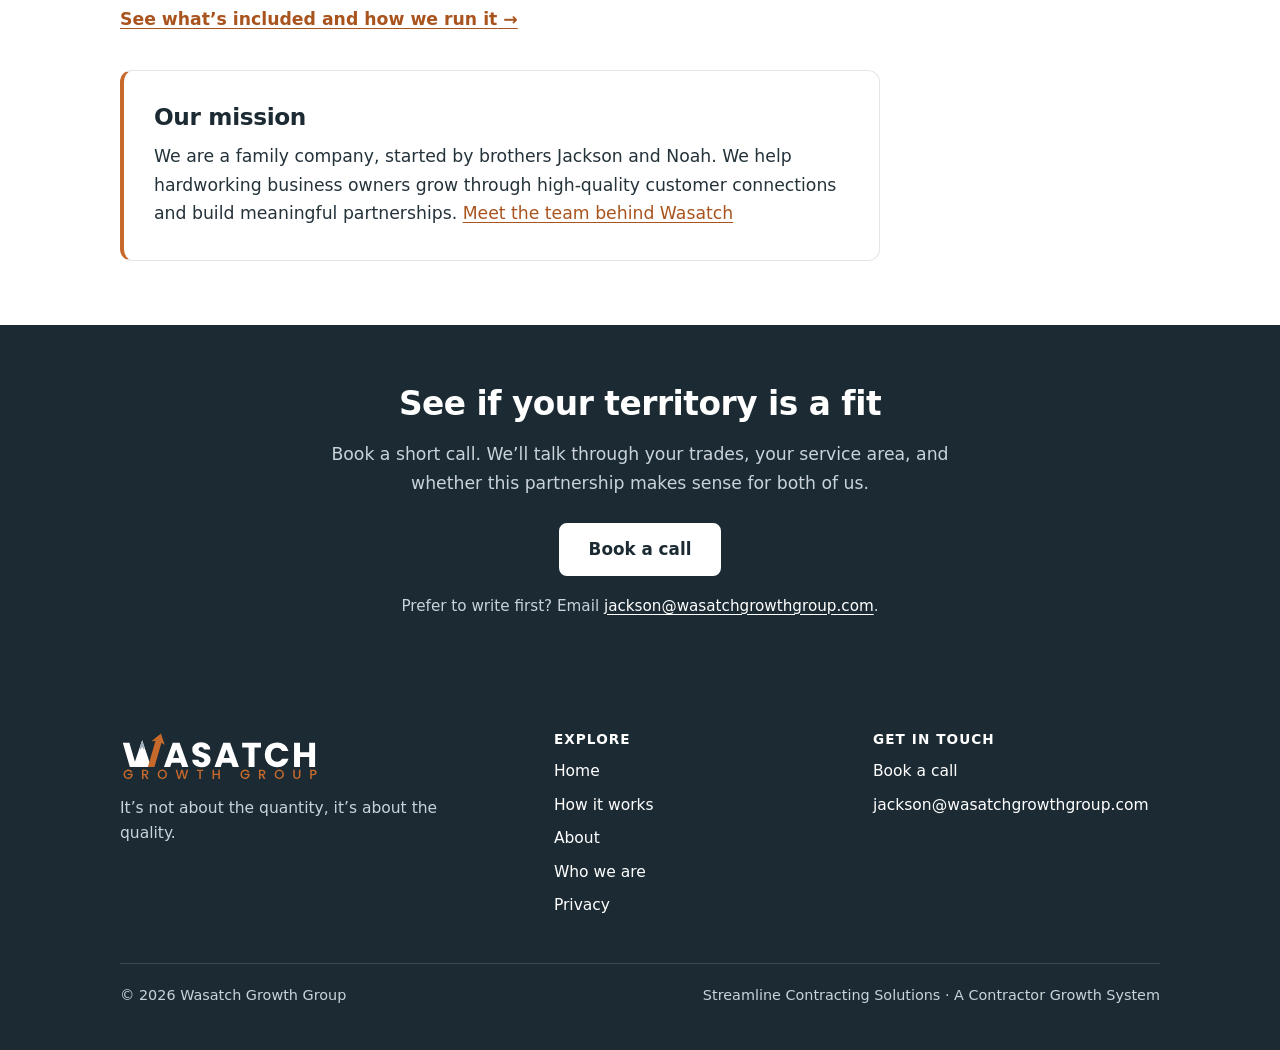
==== commit 28091500: "Simplify the home page, make the four steps the main story, and add a booking-link placeholder. - Re" ====
--- a/index.html
+++ b/index.html
@@ -4,19 +4,19 @@
 <meta charset="utf-8">
 <meta name="viewport" content="width=device-width, initial-scale=1">
 <title>Wasatch Growth Group | Qualified Leads for Contractors</title>
-<meta name="description" content="An AI-powered lead service for fencing and home-service contractors. Each homeowner goes to one contractor only and is never resold. Book a call.">
+<meta name="description" content="Qualified homeowner opportunities for fencing and home-service contractors. Each homeowner goes to one contractor only and is never resold. Book a call.">
 <link rel="canonical" href="https://wasatchgrowthgroup.com/">
 <meta property="og:type" content="website">
 <meta property="og:site_name" content="Wasatch Growth Group">
 <meta property="og:title" content="Wasatch Growth Group | Qualified Leads for Contractors">
-<meta property="og:description" content="An AI-powered lead service for fencing and home-service contractors. Each homeowner goes to one contractor only and is never resold. Book a call.">
+<meta property="og:description" content="Qualified homeowner opportunities for fencing and home-service contractors. Each homeowner goes to one contractor only and is never resold. Book a call.">
 <meta property="og:url" content="https://wasatchgrowthgroup.com/">
 <meta property="og:image" content="https://wasatchgrowthgroup.com/assets/og-image.png">
 <meta property="og:image:width" content="1200">
 <meta property="og:image:height" content="630">
 <meta property="og:image:alt" content="Wasatch Growth Group logo with the line: It&#8217;s not about the quantity, it&#8217;s about the quality.">
 <meta name="twitter:card" content="summary_large_image">
-<script type="application/ld+json">{"@context": "https://schema.org", "@type": "Organization", "@id": "https://wasatchgrowthgroup.com/#organization", "name": "Wasatch Growth Group", "url": "https://wasatchgrowthgroup.com/", "logo": "https://wasatchgrowthgroup.com/assets/icon-512.png", "email": "jackson@wasatchgrowthgroup.com", "slogan": "It’s not about the quantity, it’s about the quality.", "description": "Wasatch Growth Group runs Streamline Contracting Solutions, an AI-powered lead service that helps home-service contractors grow through high-quality customer connections."}</script>
+<script type="application/ld+json">{"@context": "https://schema.org", "@type": "Organization", "@id": "https://wasatchgrowthgroup.com/#organization", "name": "Wasatch Growth Group", "url": "https://wasatchgrowthgroup.com/", "logo": "https://wasatchgrowthgroup.com/assets/icon-512.png", "email": "jackson@wasatchgrowthgroup.com", "slogan": "It’s not about the quantity, it’s about the quality.", "description": "Wasatch Growth Group runs Streamline Contracting Solutions, a lead service that delivers qualified homeowner opportunities and helps home-service contractors grow through high-quality customer connections."}</script>
 <meta name="theme-color" content="#1c2b33">
 <link rel="icon" href="/favicon.ico" sizes="any">
 <link rel="icon" href="/favicon.svg" type="image/svg+xml">
@@ -44,7 +44,7 @@
         <h1>Qualified homeowner leads for local contractors</h1>
         <p class="tagline">It&#8217;s not about the quantity, it&#8217;s about the quality.</p>
         <p class="subtitle">More qualified opportunities. Less wasted outreach.</p>
-        <p class="hero-intro">Wasatch Growth Group runs an AI-powered lead service for contracting businesses, starting with fencing. Each homeowner goes to one contractor only and is never resold to 3 or 4 pros.</p>
+        <p class="hero-intro">Wasatch Growth Group delivers qualified homeowner opportunities to contracting businesses, starting with fencing. Each homeowner goes to one contractor only and is never resold.</p>
         <div class="hero-actions">
           <a class="btn btn-lg" href="mailto:jackson@wasatchgrowthgroup.com?subject=Book%20a%20call&body=Hello%2C%0A%0AI%27d%20like%20to%20book%20a%20call%20with%20Wasatch%20Growth%20Group.%0A%0ACompany%20name%3A%0ATrade%28s%29%3A%0ACities%20or%20counties%20we%20serve%3A%0ABest%20days%20and%20times%20to%20talk%3A%0APhone%20%28optional%29%3A%0A">Book a call</a>
           <a class="btn btn-outline btn-lg" href="/how-it-works/">See how it works</a>
@@ -53,12 +53,13 @@
       <aside class="hero-card" aria-labelledby="flow-title">
         <h2 id="flow-title">How it works</h2>
         <ol class="flow">
-          <li><span class="n" aria-hidden="true">1</span><div><strong>Detect</strong><span>We identify homeowners in your service area who have asked for a quote for the work you do.</span></div></li>
-          <li><span class="n" aria-hidden="true">2</span><div><strong>Qualify</strong><span>Each opportunity is reviewed so your team hears from people who are a fit for your trades and territory.</span></div></li>
-          <li><span class="n" aria-hidden="true">3</span><div><strong>Deliver</strong><span>We hand you a clear opportunity with the context you need to follow up with confidence.</span></div></li>
-          <li><span class="n" aria-hidden="true">4</span><div><strong>Respond</strong><span>Your team reaches out, schedules the estimate, and closes the job the way you always have.</span></div></li>
+          <li><span class="n" aria-hidden="true">1</span><div><strong>Detect</strong><span>We find homeowners in your area who asked for a quote.</span></div></li>
+          <li><span class="n" aria-hidden="true">2</span><div><strong>Qualify</strong><span>We check that each one fits your trades and territory.</span></div></li>
+          <li><span class="n" aria-hidden="true">3</span><div><strong>Deliver</strong><span>We send you the opportunity with the details you need.</span></div></li>
+          <li><span class="n" aria-hidden="true">4</span><div><strong>Respond</strong><span>Your team follows up, sets the estimate, and does the work.</span></div></li>
         </ol>
         <p class="card-foot">Our team organizes the opportunity. Your team executes.</p>
+        <p class="card-link"><a href="/how-it-works/">See the full process</a></p>
       </aside>
     </div>
   </section>
@@ -67,7 +68,7 @@
     <div class="wrap">
       <div class="section-head">
         <h2>Not another shared-lead marketplace</h2>
-        <p>Shared-lead marketplaces often send the same homeowner to 3 or 4 pros. We take a different approach.</p>
+        <p>Many lead services share each homeowner with several contractors. We take a different approach.</p>
       </div>
       <div class="compare">
         <article class="card">
@@ -75,7 +76,6 @@
           <ul>
             <li>The same homeowner often goes to 3 or 4 pros.</li>
             <li>Your team races other contractors to the phone.</li>
-            <li>Homeowners get calls from several contractors at once.</li>
           </ul>
         </article>
         <article class="card us">
@@ -91,51 +91,13 @@
   </section>
 
   <section class="section">
-    <div class="wrap">
+    <div class="wrap teaser">
       <div class="section-head">
-        <p class="eyebrow">A Contractor Growth System</p>
-        <h2>Streamline Contracting Solutions</h2>
-        <p>Our services run on a simple three-part engine: Optimize, Qualify, Execute.</p>
+        <p class="eyebrow">Streamline Contracting Solutions</p>
+        <h2>A Contractor Growth System, run by our team</h2>
+        <p>Behind the four steps, our team handles the work that keeps opportunities coming: lead tracking, outreach, territory focus, dedicated support, and ongoing tuning. Your team stays focused on estimates and jobs.</p>
+        <p><a class="text-link" href="/how-it-works/#included">See what&#8217;s included and how we run it</a></p>
       </div>
-      <div class="grid-3">
-        <article class="card">
-          <span class="label">1</span>
-          <h3>Optimize</h3>
-          <p>We focus your territory and outreach so your team spends time where it matters.</p>
-        </article>
-        <article class="card">
-          <span class="label">2</span>
-          <h3>Qualify</h3>
-          <p>Opportunities are screened for readiness and fit, so you are not chasing noise.</p>
-        </article>
-        <article class="card">
-          <span class="label">3</span>
-          <h3>Execute</h3>
-          <p>Your team runs the estimate and the job. You own the customer relationship from first call to finished work.</p>
-        </article>
-      </div>
-    </div>
-  </section>
-
-  <section class="section alt">
-    <div class="wrap">
-      <div class="section-head">
-        <h2>What&#8217;s included</h2>
-        <p>Everything that comes with the partnership, handled by our team so yours can focus on the work.</p>
-      </div>
-      <ul class="list-check">
-        <li><strong>Automated lead tracking</strong> <span>Every opportunity is logged and followed, so nothing slips through the cracks.</span></li>
-        <li><strong>Multi-platform outreach</strong> <span>We reach homeowners across several channels, so you are not relying on just one.</span></li>
-        <li><strong>Territory optimization</strong> <span>We focus on the cities and areas you want to serve and the work you want more of.</span></li>
-        <li><strong>Dedicated support</strong> <span>A real point of contact who knows your business and answers your questions.</span></li>
-        <li><strong>Ongoing optimization</strong> <span>We review what is working and keep adjusting targeting and follow-up over time.</span></li>
-        <li><strong>Resource library</strong> <span>Practical guides and checklists to help your team respond quickly and consistently.</span></li>
-      </ul>
-    </div>
-  </section>
-
-  <section class="section">
-    <div class="wrap">
       <article class="card mission">
         <h2>Our mission</h2>
         <p>We are a family company, started by brothers Jackson and Noah. We help hardworking business owners grow through high-quality customer connections and build meaningful partnerships. <a href="/about/#who-we-are">Meet the team behind Wasatch</a></p>
--- a/styles.css
+++ b/styles.css
@@ -246,3 +246,13 @@
 .mission { max-width: 760px; padding: 32px 30px; border-left: 4px solid var(--copper); }
 .mission h2 { font-size: 1.45rem; }
 .mission p { font-size: 1.08rem; }
+
+/* Home teaser, principle cards, and the booking placeholder */
+.card-link { margin: 12px 0 0; font-weight: 700; }
+.card-link a::after, .text-link::after { content: " \2192"; }
+.text-link { font-weight: 700; }
+.teaser .section-head { margin-bottom: 36px; }
+.principle { background: var(--paper); border-style: dashed; }
+.section.alt .principle { box-shadow: none; }
+.principle .label { color: var(--muted); }
+.mailto-box .or { font-size: .95rem; margin-top: -4px; }
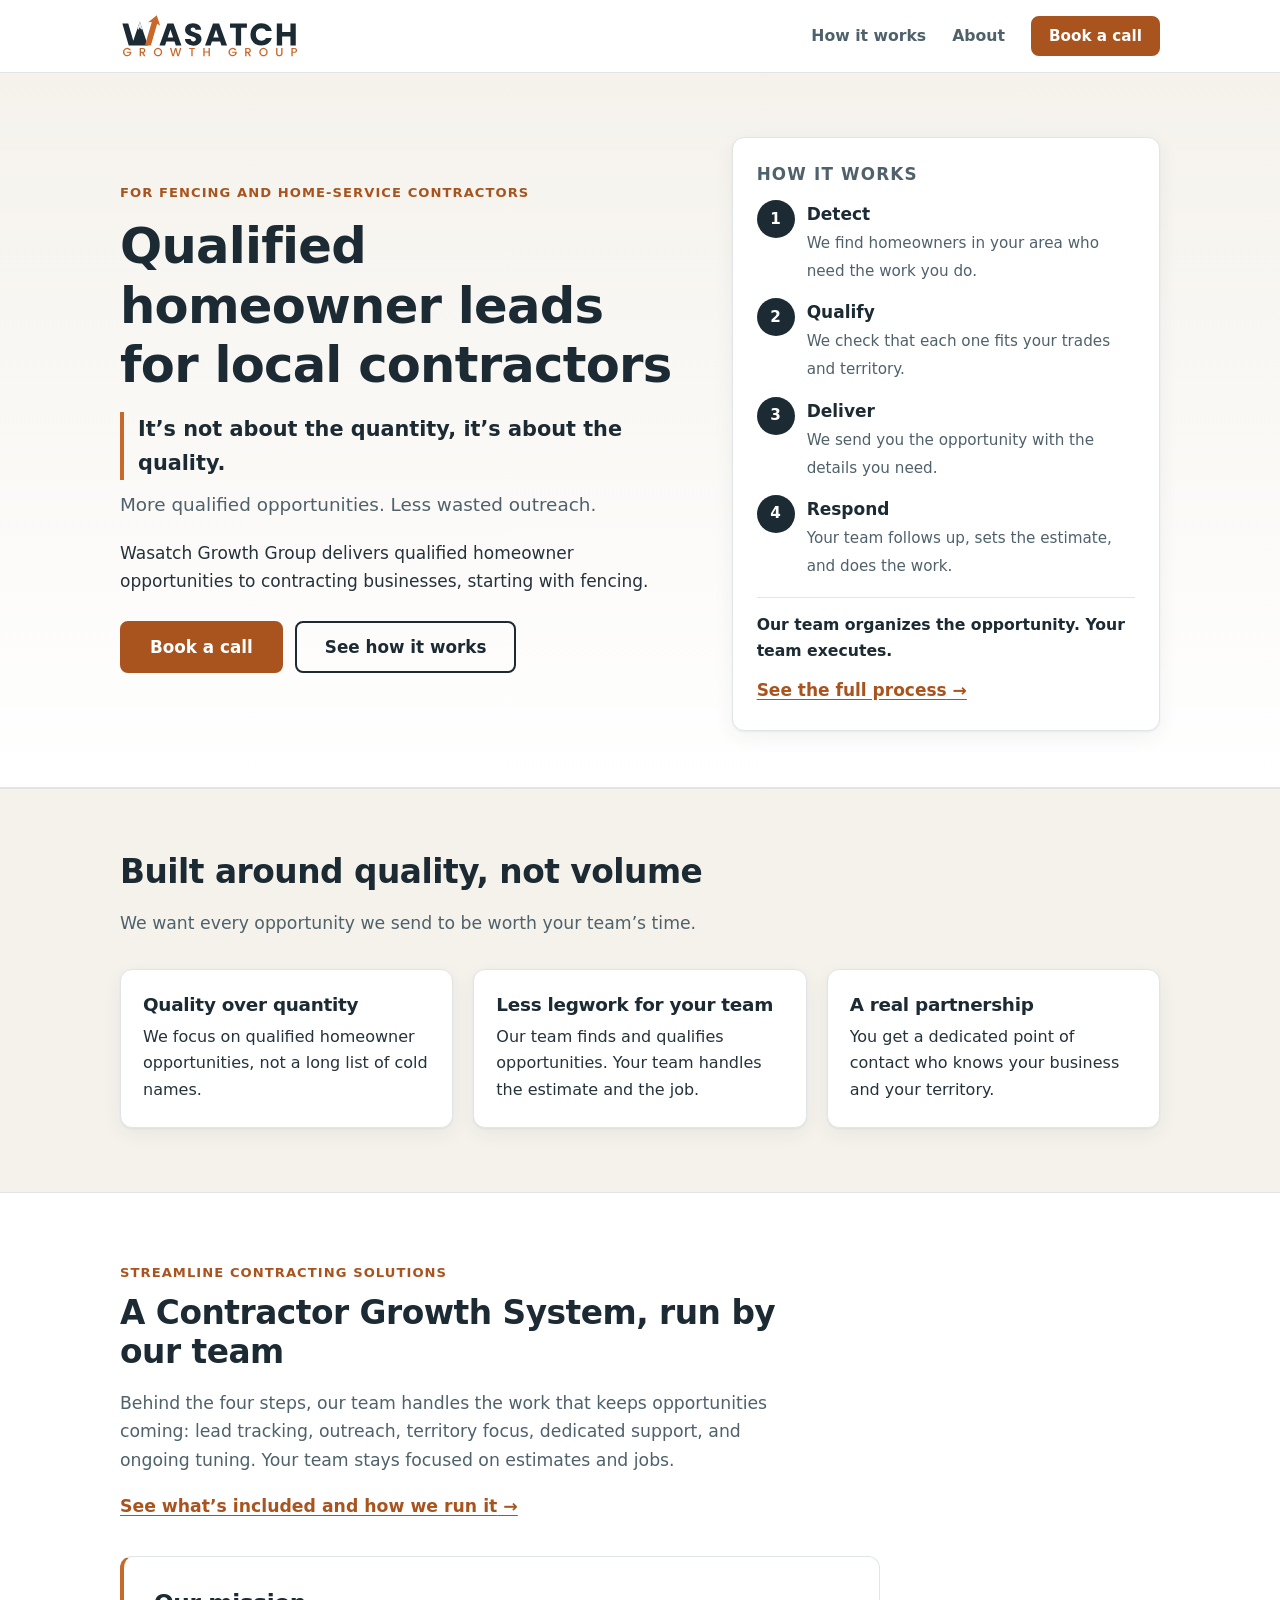
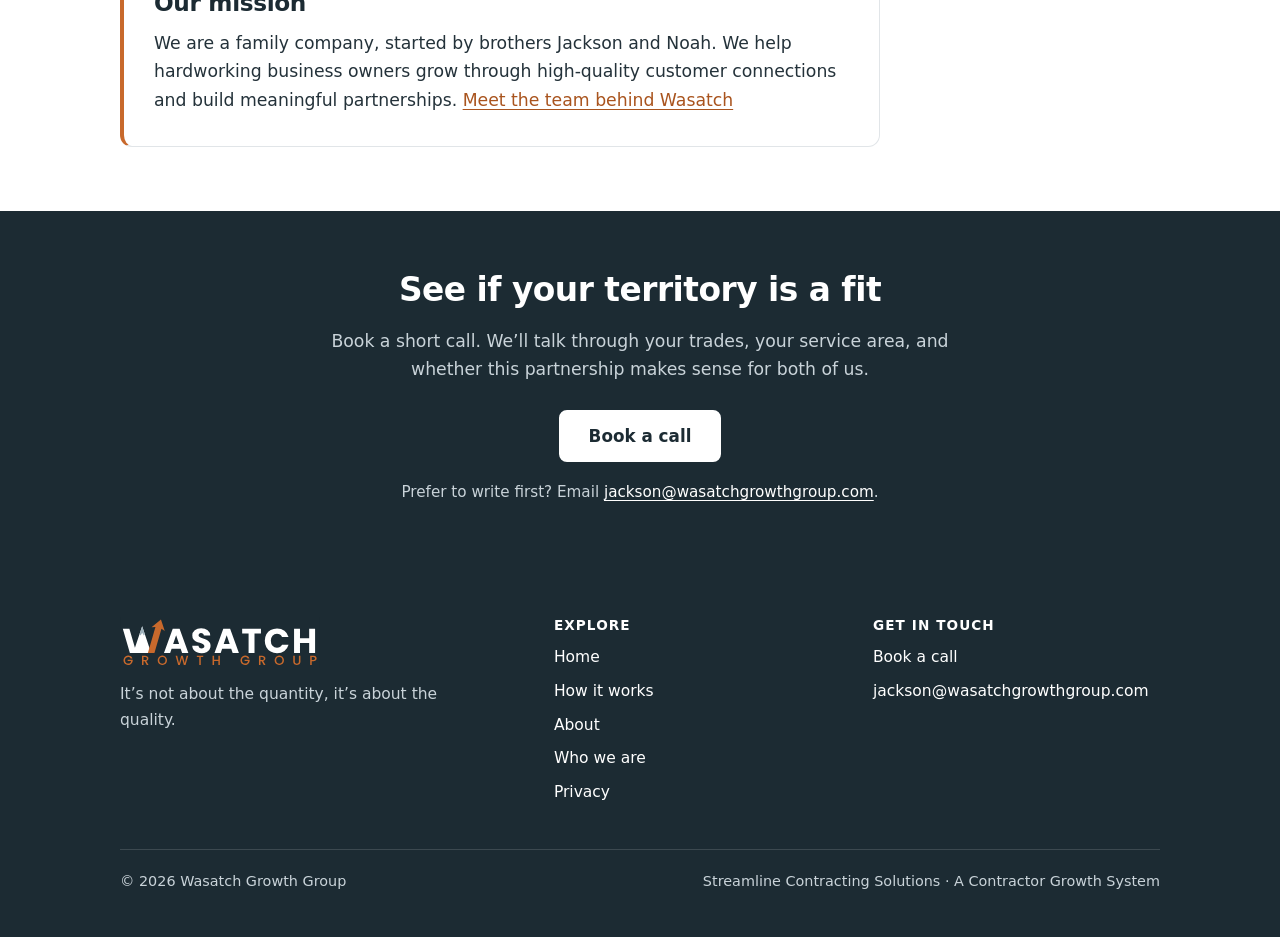
==== commit 15a93ef9: "Remove lead-sharing and resale commitments so the site doesn't box in sales. The site promised "each" ====
--- a/index.html
+++ b/index.html
@@ -4,12 +4,12 @@
 <meta charset="utf-8">
 <meta name="viewport" content="width=device-width, initial-scale=1">
 <title>Wasatch Growth Group | Qualified Leads for Contractors</title>
-<meta name="description" content="Qualified homeowner opportunities for fencing and home-service contractors. Each homeowner goes to one contractor only and is never resold. Book a call.">
+<meta name="description" content="Qualified homeowner opportunities for fencing and home-service contractors, from a family-run growth partner. Book a call to see if your territory is a fit.">
 <link rel="canonical" href="https://wasatchgrowthgroup.com/">
 <meta property="og:type" content="website">
 <meta property="og:site_name" content="Wasatch Growth Group">
 <meta property="og:title" content="Wasatch Growth Group | Qualified Leads for Contractors">
-<meta property="og:description" content="Qualified homeowner opportunities for fencing and home-service contractors. Each homeowner goes to one contractor only and is never resold. Book a call.">
+<meta property="og:description" content="Qualified homeowner opportunities for fencing and home-service contractors, from a family-run growth partner. Book a call to see if your territory is a fit.">
 <meta property="og:url" content="https://wasatchgrowthgroup.com/">
 <meta property="og:image" content="https://wasatchgrowthgroup.com/assets/og-image.png">
 <meta property="og:image:width" content="1200">
@@ -44,7 +44,7 @@
         <h1>Qualified homeowner leads for local contractors</h1>
         <p class="tagline">It&#8217;s not about the quantity, it&#8217;s about the quality.</p>
         <p class="subtitle">More qualified opportunities. Less wasted outreach.</p>
-        <p class="hero-intro">Wasatch Growth Group delivers qualified homeowner opportunities to contracting businesses, starting with fencing. Each homeowner goes to one contractor only and is never resold.</p>
+        <p class="hero-intro">Wasatch Growth Group delivers qualified homeowner opportunities to contracting businesses, starting with fencing.</p>
         <div class="hero-actions">
           <a class="btn btn-lg" href="mailto:jackson@wasatchgrowthgroup.com?subject=Book%20a%20call&body=Hello%2C%0A%0AI%27d%20like%20to%20book%20a%20call%20with%20Wasatch%20Growth%20Group.%0A%0ACompany%20name%3A%0ATrade%28s%29%3A%0ACities%20or%20counties%20we%20serve%3A%0ABest%20days%20and%20times%20to%20talk%3A%0APhone%20%28optional%29%3A%0A">Book a call</a>
           <a class="btn btn-outline btn-lg" href="/how-it-works/">See how it works</a>
@@ -53,7 +53,7 @@
       <aside class="hero-card" aria-labelledby="flow-title">
         <h2 id="flow-title">How it works</h2>
         <ol class="flow">
-          <li><span class="n" aria-hidden="true">1</span><div><strong>Detect</strong><span>We find homeowners in your area who asked for a quote.</span></div></li>
+          <li><span class="n" aria-hidden="true">1</span><div><strong>Detect</strong><span>We find homeowners in your area who need the work you do.</span></div></li>
           <li><span class="n" aria-hidden="true">2</span><div><strong>Qualify</strong><span>We check that each one fits your trades and territory.</span></div></li>
           <li><span class="n" aria-hidden="true">3</span><div><strong>Deliver</strong><span>We send you the opportunity with the details you need.</span></div></li>
           <li><span class="n" aria-hidden="true">4</span><div><strong>Respond</strong><span>Your team follows up, sets the estimate, and does the work.</span></div></li>
@@ -67,24 +67,21 @@
   <section class="section alt">
     <div class="wrap">
       <div class="section-head">
-        <h2>Not another shared-lead marketplace</h2>
-        <p>Many lead services share each homeowner with several contractors. We take a different approach.</p>
+        <h2>Built around quality, not volume</h2>
+        <p>We want every opportunity we send to be worth your team&#8217;s time.</p>
       </div>
-      <div class="compare">
+      <div class="grid-3">
         <article class="card">
-          <h3>Shared-lead marketplaces</h3>
-          <ul>
-            <li>The same homeowner often goes to 3 or 4 pros.</li>
-            <li>Your team races other contractors to the phone.</li>
-          </ul>
+          <h3>Quality over quantity</h3>
+          <p>We focus on qualified homeowner opportunities, not a long list of cold names.</p>
         </article>
-        <article class="card us">
-          <h3>Wasatch Growth Group</h3>
-          <ul>
-            <li>Each homeowner goes to one contractor only and is never resold.</li>
-            <li>Opportunities are qualified before they reach you.</li>
-            <li>A dedicated point of contact who knows your business.</li>
-          </ul>
+        <article class="card">
+          <h3>Less legwork for your team</h3>
+          <p>Our team finds and qualifies opportunities. Your team handles the estimate and the job.</p>
+        </article>
+        <article class="card">
+          <h3>A real partnership</h3>
+          <p>You get a dedicated point of contact who knows your business and your territory.</p>
         </article>
       </div>
     </div>
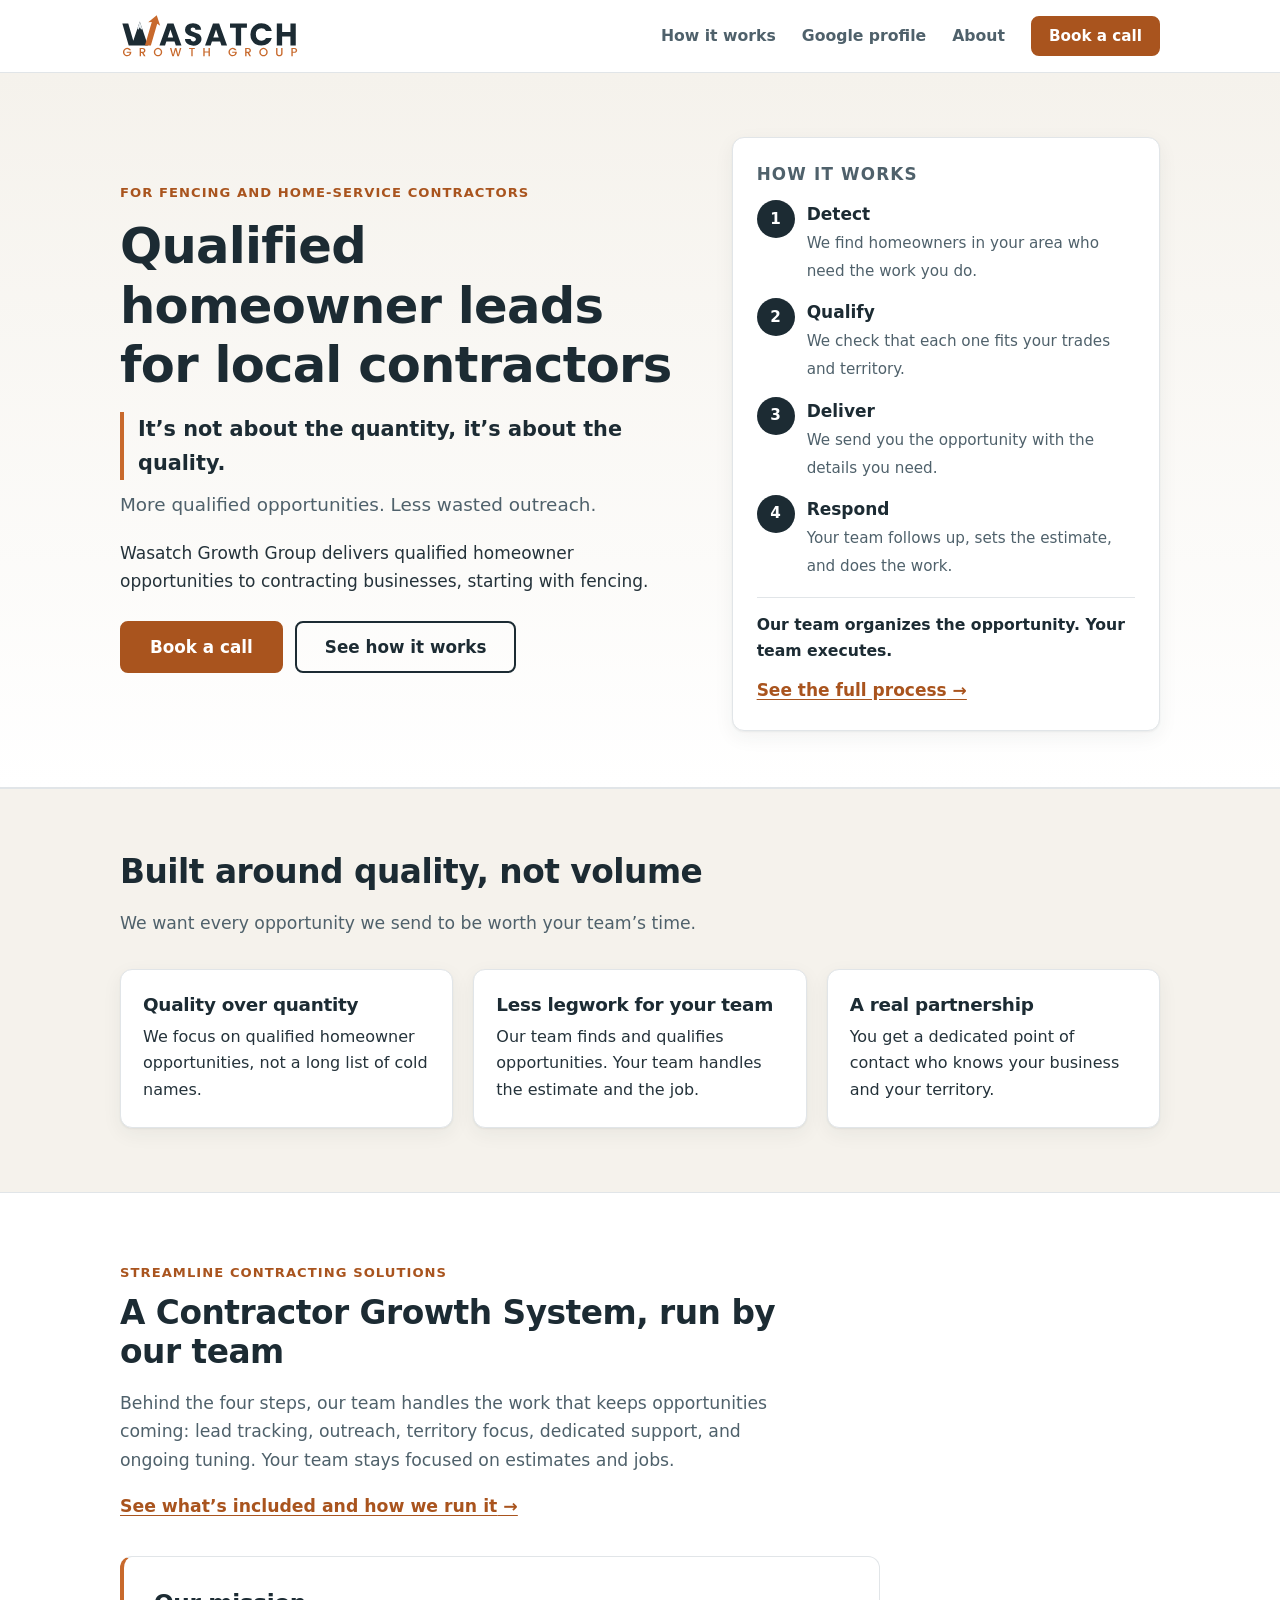
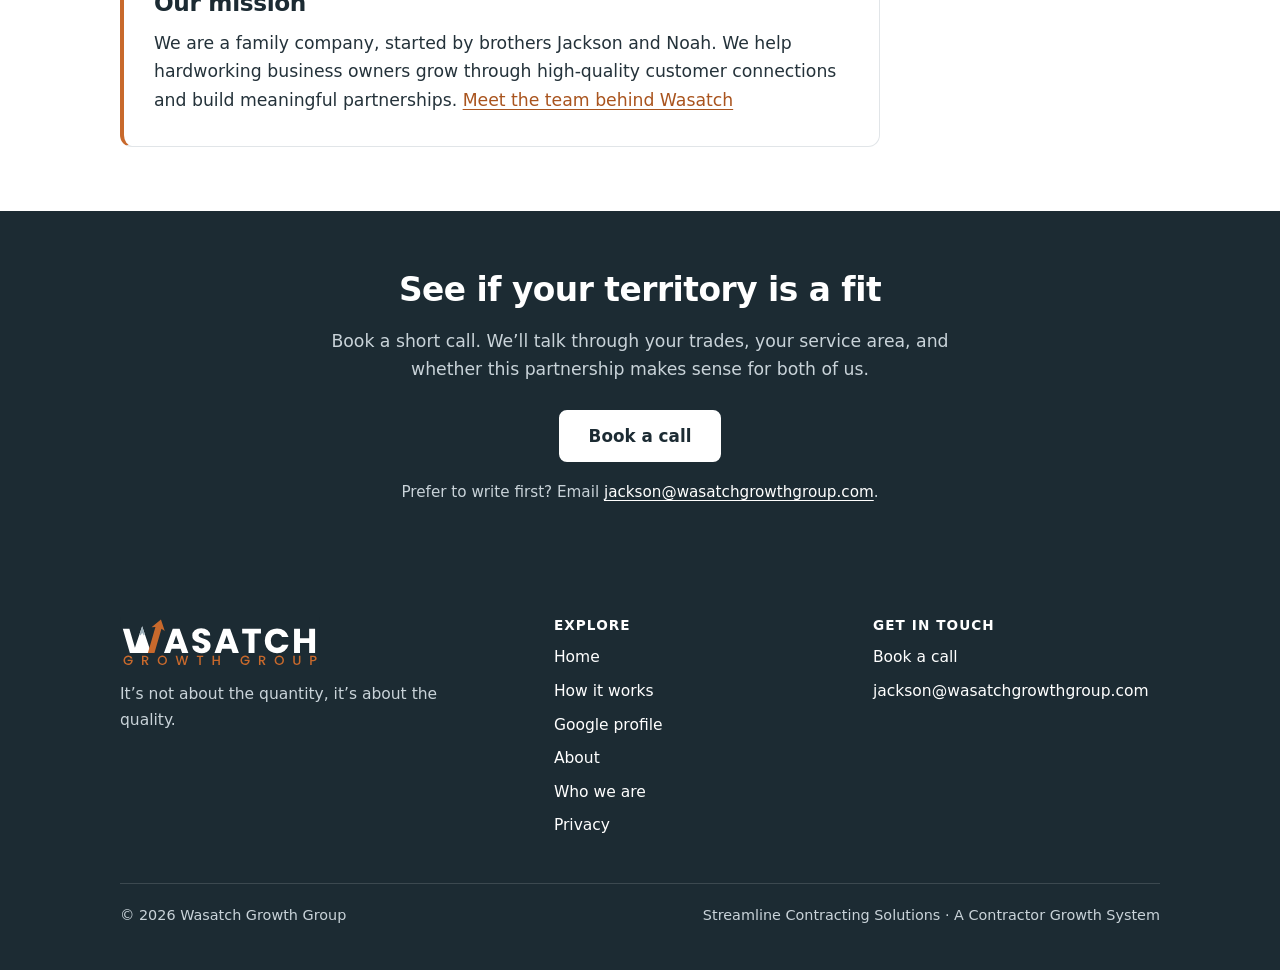
==== commit 41d476ab: "Add a Google Business Profile page at /gbp/. Link it from the primary nav and footer on every page, " ====
--- a/index.html
+++ b/index.html
@@ -30,6 +30,7 @@
     <a class="brand" href="/" aria-current="page"><img src="/assets/logo.svg" alt="Wasatch Growth Group" width="180" height="46"></a>
     <nav class="nav" aria-label="Primary">
       <a href="/how-it-works/">How it works</a>
+      <a href="/gbp/">Google profile</a>
       <a href="/about/">About</a>
       <a class="btn btn-sm" href="mailto:jackson@wasatchgrowthgroup.com?subject=Book%20a%20call&body=Hello%2C%0A%0AI%27d%20like%20to%20book%20a%20call%20with%20Wasatch%20Growth%20Group.%0A%0ACompany%20name%3A%0ATrade%28s%29%3A%0ACities%20or%20counties%20we%20serve%3A%0ABest%20days%20and%20times%20to%20talk%3A%0APhone%20%28optional%29%3A%0A">Book a call</a>
     </nav>
@@ -124,6 +125,7 @@
         <ul>
           <li><a href="/">Home</a></li>
           <li><a href="/how-it-works/">How it works</a></li>
+          <li><a href="/gbp/">Google profile</a></li>
           <li><a href="/about/">About</a></li>
           <li><a href="/about/#who-we-are">Who we are</a></li>
           <li><a href="/privacy/">Privacy</a></li>
